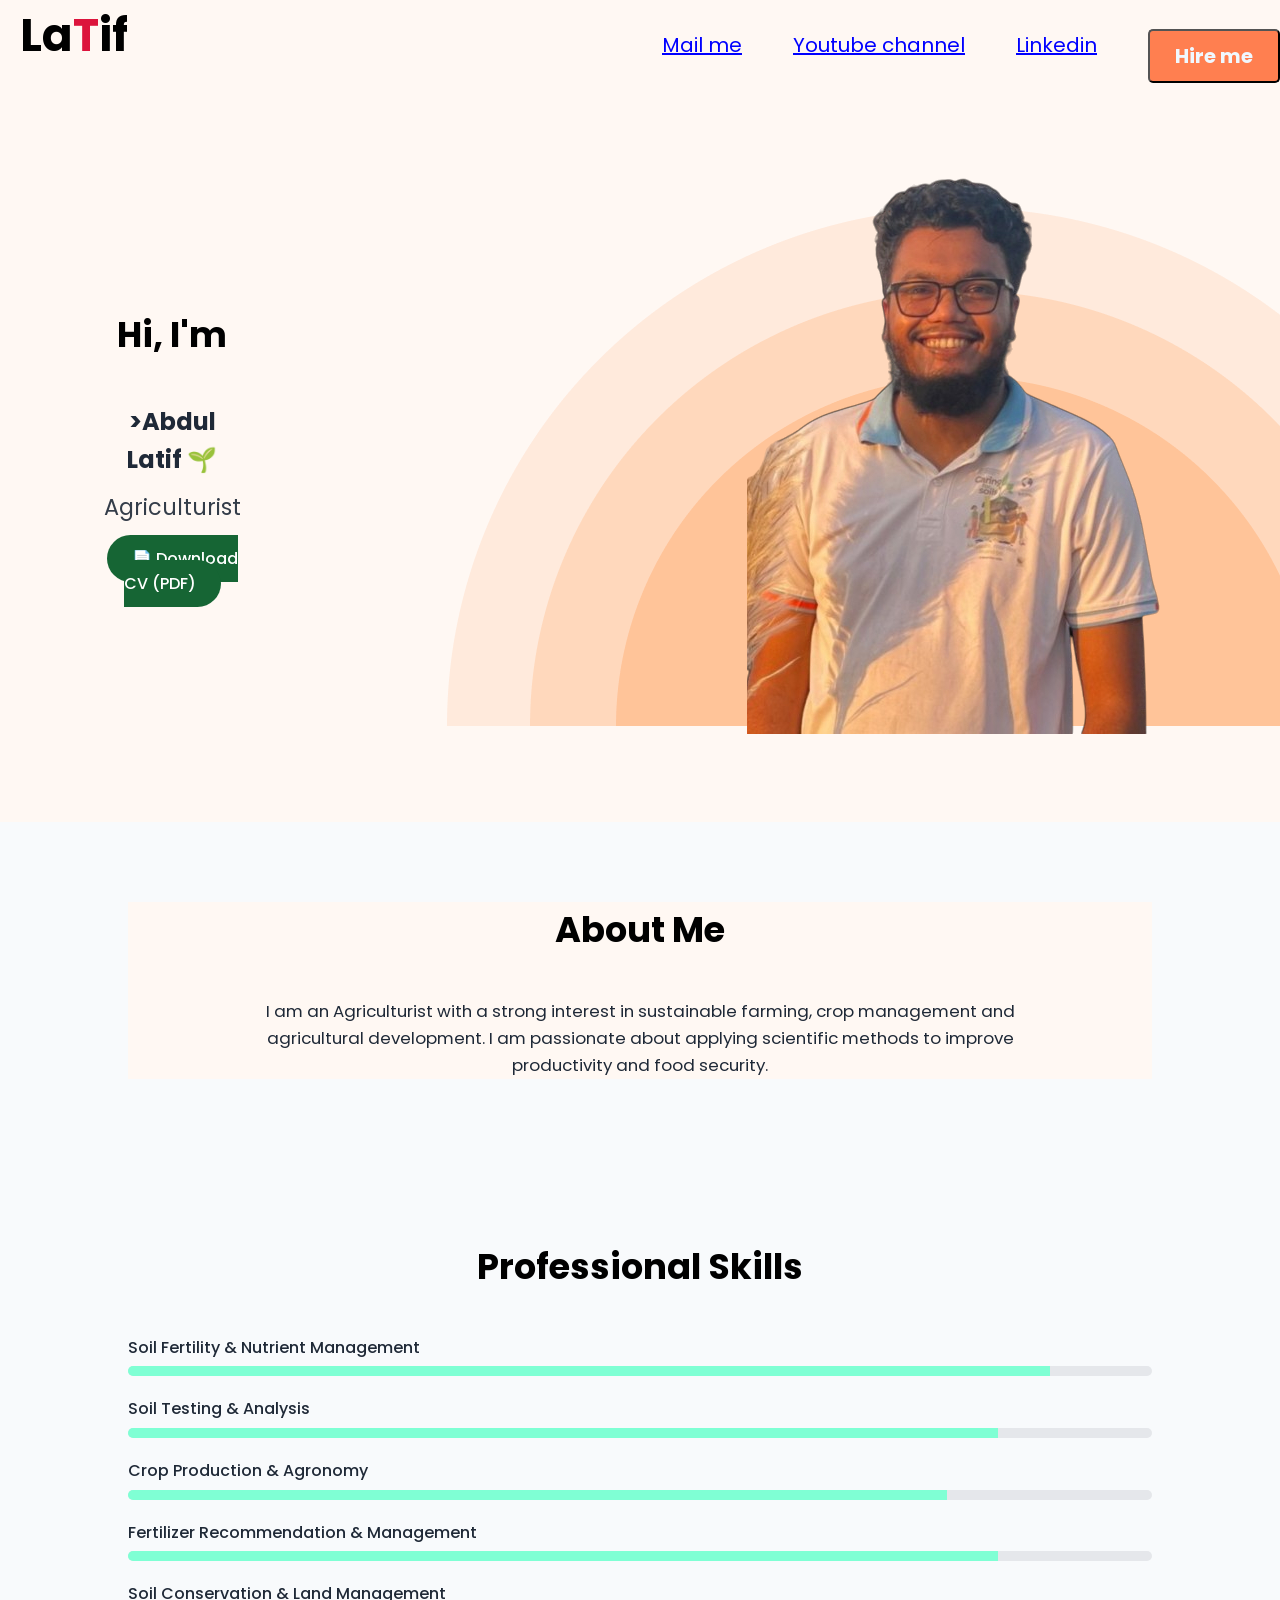
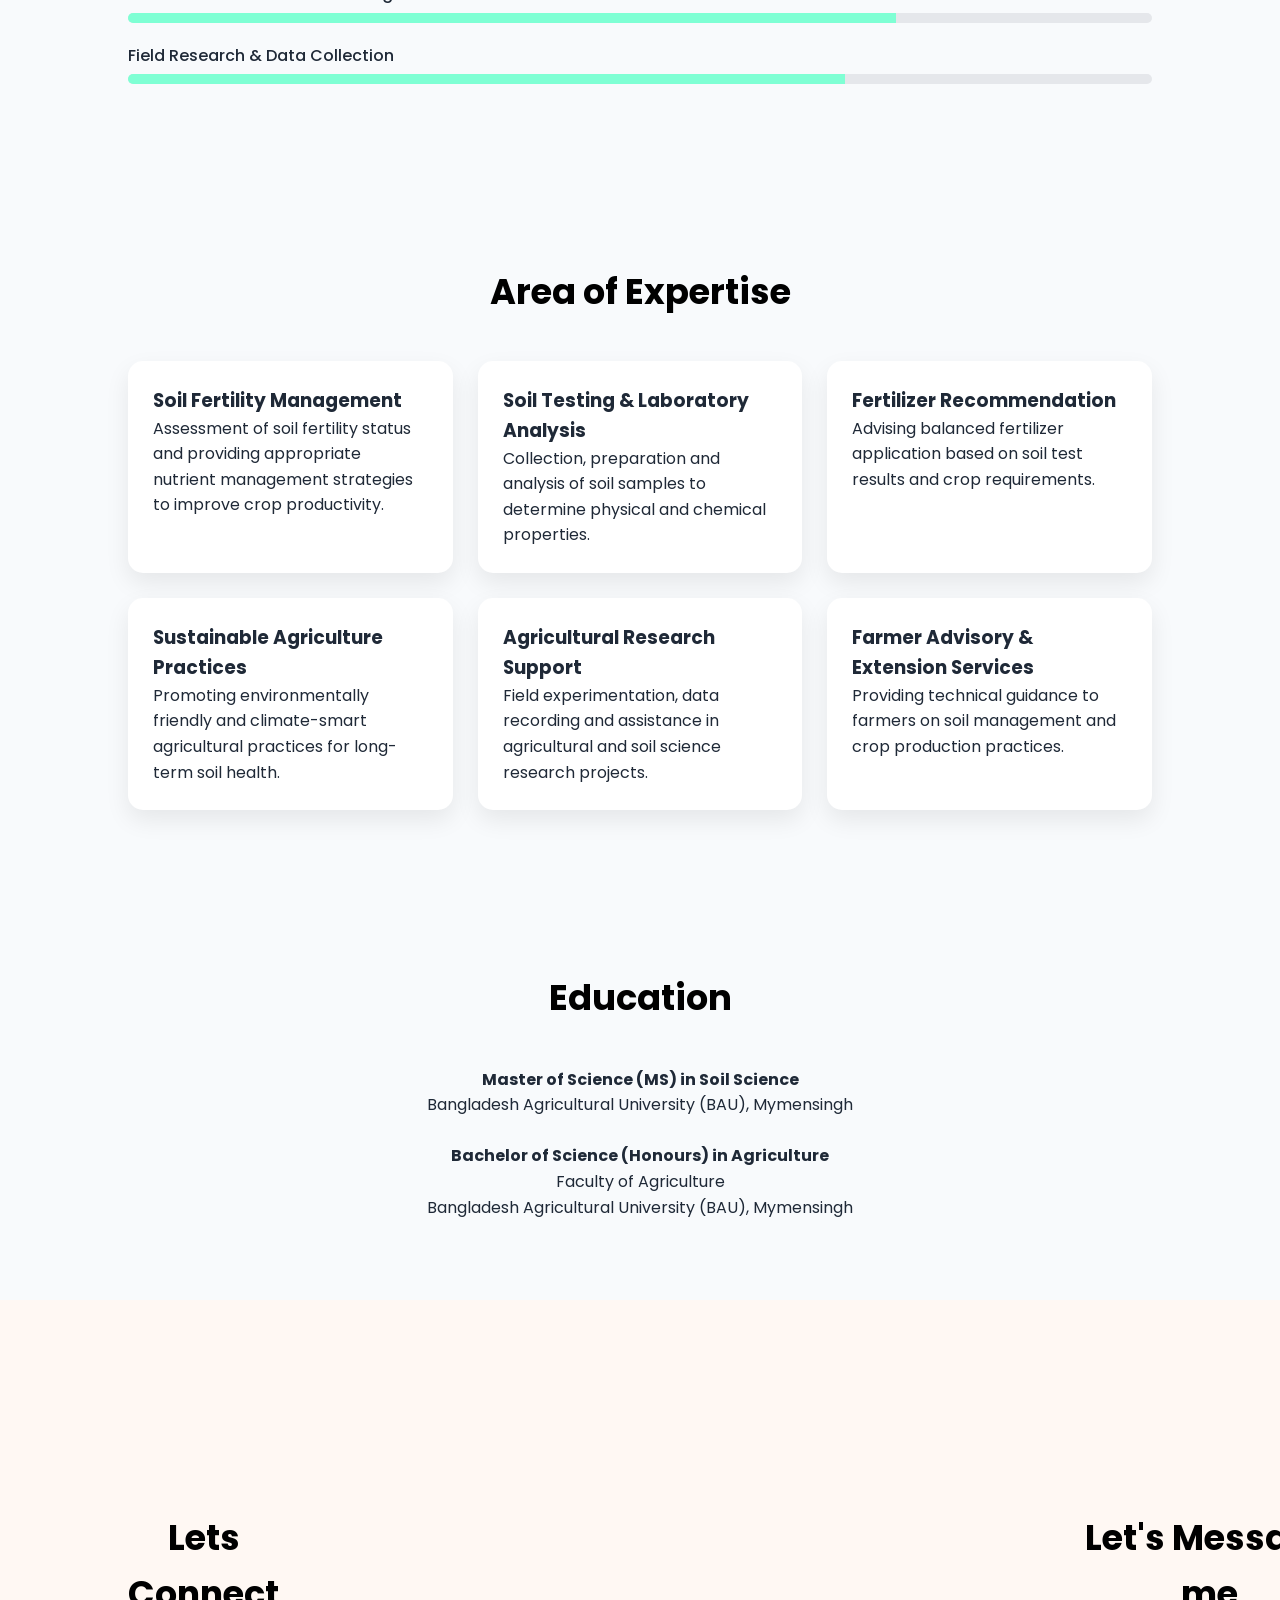
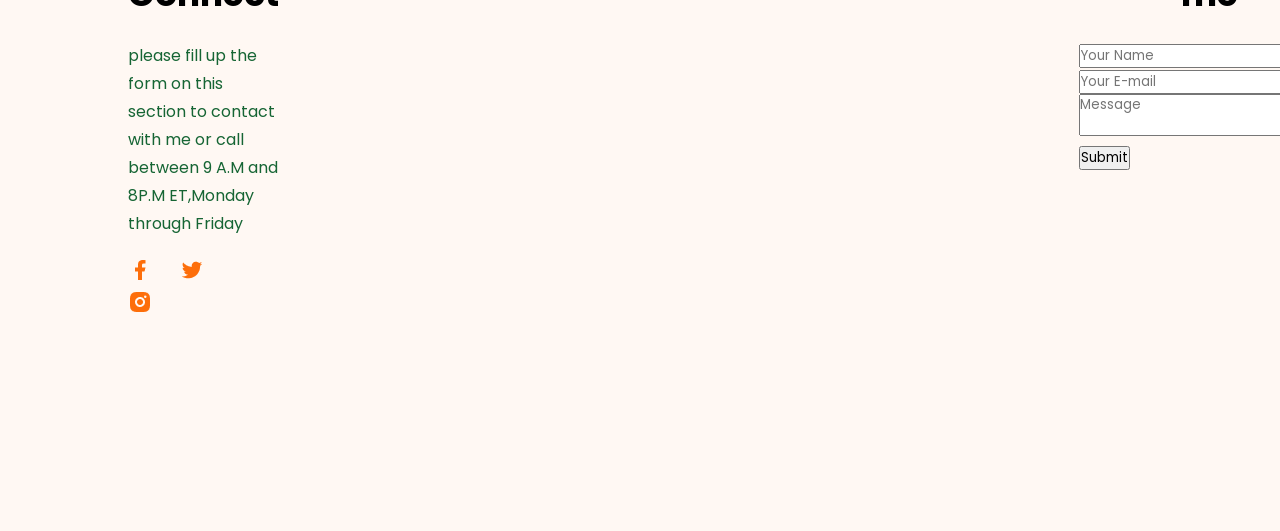
==== index.html @ 35a1d3fc "again" ====
<!DOCTYPE html>
<html lang="en">
<head>
  <meta charset="UTF-8" />
  <meta name="viewport" content="width=device-width, initial-scale=1.0"/>
  <title>Your Name | Agriculturist</title>

  <!-- Google Font -->
   <link href="https://fonts.googleapis.com/css2?family=Open+Sans:ital,wght@0,300..800;1,300..800&display=swap" rel="stylesheet">
   <link rel="stylesheet" href="lati.css">
  <link href="https://fonts.googleapis.com/css2?family=Poppins:wght@300;400;600;700&display=swap" rel="stylesheet">

  <style>
    
    * {
      margin: 0;
      padding: 0;
      box-sizing: border-box;
      font-family: 'Poppins', sans-serif;
    }

    body {
      background: #f8fafc;
      color: #1f2937;
      line-height: 1.6;
    }

    section {
      padding: 80px 10%;
    }

    h2 {
      font-size: 2.2rem;
      margin-bottom: 40px;
      text-align: center;
      color: black;
    }

    /* HERO */
    .hero {
      
      
      display: flex;
      align-items: center;
      justify-content: center;
      text-align: center;
      background-color:#FFF8F3;
    background:url("header_bg.png"),#FFF8F3;
    background-repeat: no-repeat;
background-position: right;
    padding-top: 50px;
    gap: 500px
    ;
    }

    .hero hero-content{
      max-width: 585px;
    }
.hero hero-content h2{
  font-size: 45px;
  font-weight:600px;

}
    .hero hero-content h1 {
      font-size: 800px;
      font-weight: bold;
      margin-bottom: 20px;
    }

    .typing {
      font-size: 1.4rem;
      margin-top: 10px;
      margin-bottom: 20px;
      opacity: 0.9;
    }
    .hero-image img{
      max-width: 580
      px;

      

    }

    /* ABOUT */
    .about p {
      max-width: 750px;
      margin: auto;
      text-align: center;
      font-size: 1.05rem;
    }
    .about-container{
      background-color: #FFF8F3;
      
    }
    .about-heading{

    }

    /* SKILLS */
    .skills .skill {
      margin-bottom: 20px;
    }

    .skills span {
      display: block;
      margin-bottom: 6px;
      font-weight: 500;
    }

    .bar {
      background: #e5e7eb;
      border-radius: 20px;
      overflow: hidden;
    }

    .bar div {
      height: 10px;
      background-color: aquamarine;
    }

    /* SERVICES */
    .services {
      display: grid;
      grid-template-columns: repeat(auto-fit, minmax(250px, 1fr));
      gap: 25px;
    }

    .card {
      background: white;
      padding: 25px;
      border-radius: 15px;
      box-shadow: 0 10px 25px rgba(0,0,0,0.08);
      transition: 0.3s;
    }

    .card:hover {
      transform: translateY(-8px);
    }

    /* EDUCATION */
    .edu {
      text-align: center;
    }

    @media(max-width:768px){
      section {
        padding: 60px 6%;
      }

      
    
  </style>
</head>
<body class="font-open-sans">

  <!-- HERO -->
  
    <nav>
      <div class="logo">
        <h2>  La<span class="color-orange">T</span>if</h2>
      </div>
      
      <ul class="menu">
        <li><a href="https://mail.google.com/mail/?view=cm&to=latif.1902197@bau.edu.bd&su=Subject&body=Hello%20Latif">Mail me</a></li>
        <li><a href="https://www.youtube.com/@mrdepressed3124">Youtube channel</a></li>
        <li><a href="https://www.linkedin.com/in/abdul-latif-55a8a930a?utm_source=share&utm_campaign=share_via&utm_content=profile&utm_medium=ios_app">Linkedin</a></li>
        <button class="btn">Hire me</button >
      </ul>
    </nav>
    <section class="hero">
    <div class="hero-content">
      <h2>Hi, I'm </h2>
      <h1>>Abdul Latif 🌱</h1>
      <div class="typing" id="typing"></div>
   
   <div>
    <a href="latifCV.pdf" download
       style="
         background:#166534;
         color:white;
         padding:12px 25px;
         border-radius:30px;
         text-decoration:none;
         font-weight:500;
       ">
      📄 Download CV (PDF)
      </a>
   </div>   
    
    </div>
    <div class="hero-image">
    <img src="latifphoto.png" alt="">
  </div> 
  </section>

  <!-- ABOUT -->
  <section class="about">
    <div class="about-container">
      <div class="about-heading">
        <h2>About Me</h2>
        </div>
      
    <p>
      I am an Agriculturist with a strong interest in sustainable farming,
      crop management and agricultural development. I am passionate about
      applying scientific methods to improve productivity and food security.
    </p>
    </div>
    
  </section>

  <!-- SKILLS -->
  <section class="skills">
  <h2>Professional Skills</h2>

  <div class="skill">
    <span>Soil Fertility & Nutrient Management</span>
    <div class="bar"><div style="width:90%"></div></div>
  </div>

  <div class="skill">
    <span>Soil Testing & Analysis</span>
    <div class="bar"><div style="width:85%"></div></div>
  </div>

  <div class="skill">
    <span>Crop Production & Agronomy</span>
    <div class="bar"><div style="width:80%"></div></div>
  </div>

  <div class="skill">
    <span>Fertilizer Recommendation & Management</span>
    <div class="bar"><div style="width:85%"></div></div>
  </div>

  <div class="skill">
    <span>Soil Conservation & Land Management</span>
    <div class="bar"><div style="width:75%"></div></div>
  </div>

  <div class="skill">
    <span>Field Research & Data Collection</span>
    <div class="bar"><div style="width:70%"></div></div>
  </div>
</section>


  <!-- SERVICES -->
  <section>
  <h2>Area of Expertise</h2>

  <div class="services">
    <div class="card">
      <h3>Soil Fertility Management</h3>
      <p>
        Assessment of soil fertility status and providing appropriate nutrient
        management strategies to improve crop productivity.
      </p>
    </div>

    <div class="card">
      <h3>Soil Testing & Laboratory Analysis</h3>
      <p>
        Collection, preparation and analysis of soil samples to determine
        physical and chemical properties.
      </p>
    </div>

    <div class="card">
      <h3>Fertilizer Recommendation</h3>
      <p>
        Advising balanced fertilizer application based on soil test results
        and crop requirements.
      </p>
    </div>

    <div class="card">
      <h3>Sustainable Agriculture Practices</h3>
      <p>
        Promoting environmentally friendly and climate-smart agricultural
        practices for long-term soil health.
      </p>
    </div>

    <div class="card">
      <h3>Agricultural Research Support</h3>
      <p>
        Field experimentation, data recording and assistance in agricultural
        and soil science research projects.
      </p>
    </div>

    <div class="card">
      <h3>Farmer Advisory & Extension Services</h3>
      <p>
        Providing technical guidance to farmers on soil management and crop
        production practices.
      </p>
    </div>
  </div>
</section>


  <!-- EDUCATION -->
  <section class="edu">
  <h2>Education</h2>

  <p>
    <strong>Master of Science (MS) in Soil Science</strong><br>
    Bangladesh Agricultural University (BAU), Mymensingh<br><br>

    <strong>Bachelor of Science (Honours) in Agriculture</strong><br>
    Faculty of Agriculture<br>
    Bangladesh Agricultural University (BAU), Mymensingh
  </p>
</section>






  <footer>
    <section class="footer-container">
      <div class="social">
        <h2>Lets Connect</h2>
        <p>please fill up the form on this section to contact with me or call between 9 A.M and 8P.M ET,Monday through Friday</p>
        <div class="icons">
          <a href=""><img src="icons/facebook.png" alt=""></a>
          <a href=""><img src="icons/twitter.png" alt=""></a>
          <a href=""><img src="icons/insta.png" alt=""></a>
          </div>
        </div>

        <form class="form">
          <h2>Let's Message me</h2>
          <div>
            <input type="text" name="" id="" placeholder="Your Name"></div>
              <div>
            <input type="text" name="" id="" placeholder="Your E-mail"></div>
              <div>
                <textarea name="" id="" placeholder="Message"></textarea>
            </div>
            <input type="submit" value="Submit">

          </form>
      </section>
  </footer>

  <script>
    const texts = [
      "Agriculturist",
      "Sustainable Farming Advocate",
      "Crop Management Specialist",
      "Agricultural Research Enthusiast"
    ];

    let count = 0;
    let index = 0;
    let currentText = "";
    let letter = "";

    function type() {
      if (count === texts.length) {
        count = 0;
      }
      currentText = texts[count];
      letter = currentText.slice(0, ++index);

      document.getElementById("typing").textContent = letter;

      if (letter.length === currentText.length) {
        setTimeout(() => {
          index = 0;
          count++;
        }, 1500);
      }
      setTimeout(type, 120);
    }

    type();
  </script>

</body>
</html>
---- lati.css ----
.font-open-sans
{
    font-family: "Open Sans",sans-serif;
    font-optical-sizing: auto;
}
.logo{
    margin-left: 20px;
}
.logo h2{
    font-size: 45px;
    font-weight: 900px;
}
.color-orange{
    color: crimson;
}
.btn{
    background-color: coral;
    border-radius: 5px;
    padding: 10px 25px;
    font-size: 20px;
    font-weight: bold;
    color: aliceblue;

}

header{
    background-color:#FFF8F3;
    background:url("../images/header_bg.png"),#FFF8F3;
    background-position: bottom right;
    background-repeat: no-repeat;
    padding-top: 50px;
}
nav{
    background-color: #FFF8F3;
    
    margin: 0px auto;
    display: flex;
    justify-content: space-between;
    align-items: center;
}
nav .menu
{
   display: flex; 
   list-style-type: none;
   gap: 51px;
}
nav .menu a:hover,nav .menu button:hover{
    background-color: aqua;
    transform: scale(1.05);
}
nav .menu a{
    font-size: 20px;
    color: blue;
    b
}

    footer {
      
      padding: 130px 0;
      background: #FFF8F3;
      color: #166534;
      
    }
    footer .footer-container{
        width: 71%;
        max-width: 1140px;
        display: flex;
        gap: 800px;
    }
     .footer-container .social{
        max-width: 5000px;
     }
     .footer-container h2{
        font-size: 35px;
        margin-bottom: 20px;
     }
      .footer-container p{
        line-height:28px ;
        font-size: 16px;
        margin-bottom: 20px;

        
      }
      .footer-container .icons a
      {
        margin-right:24px ;
      }
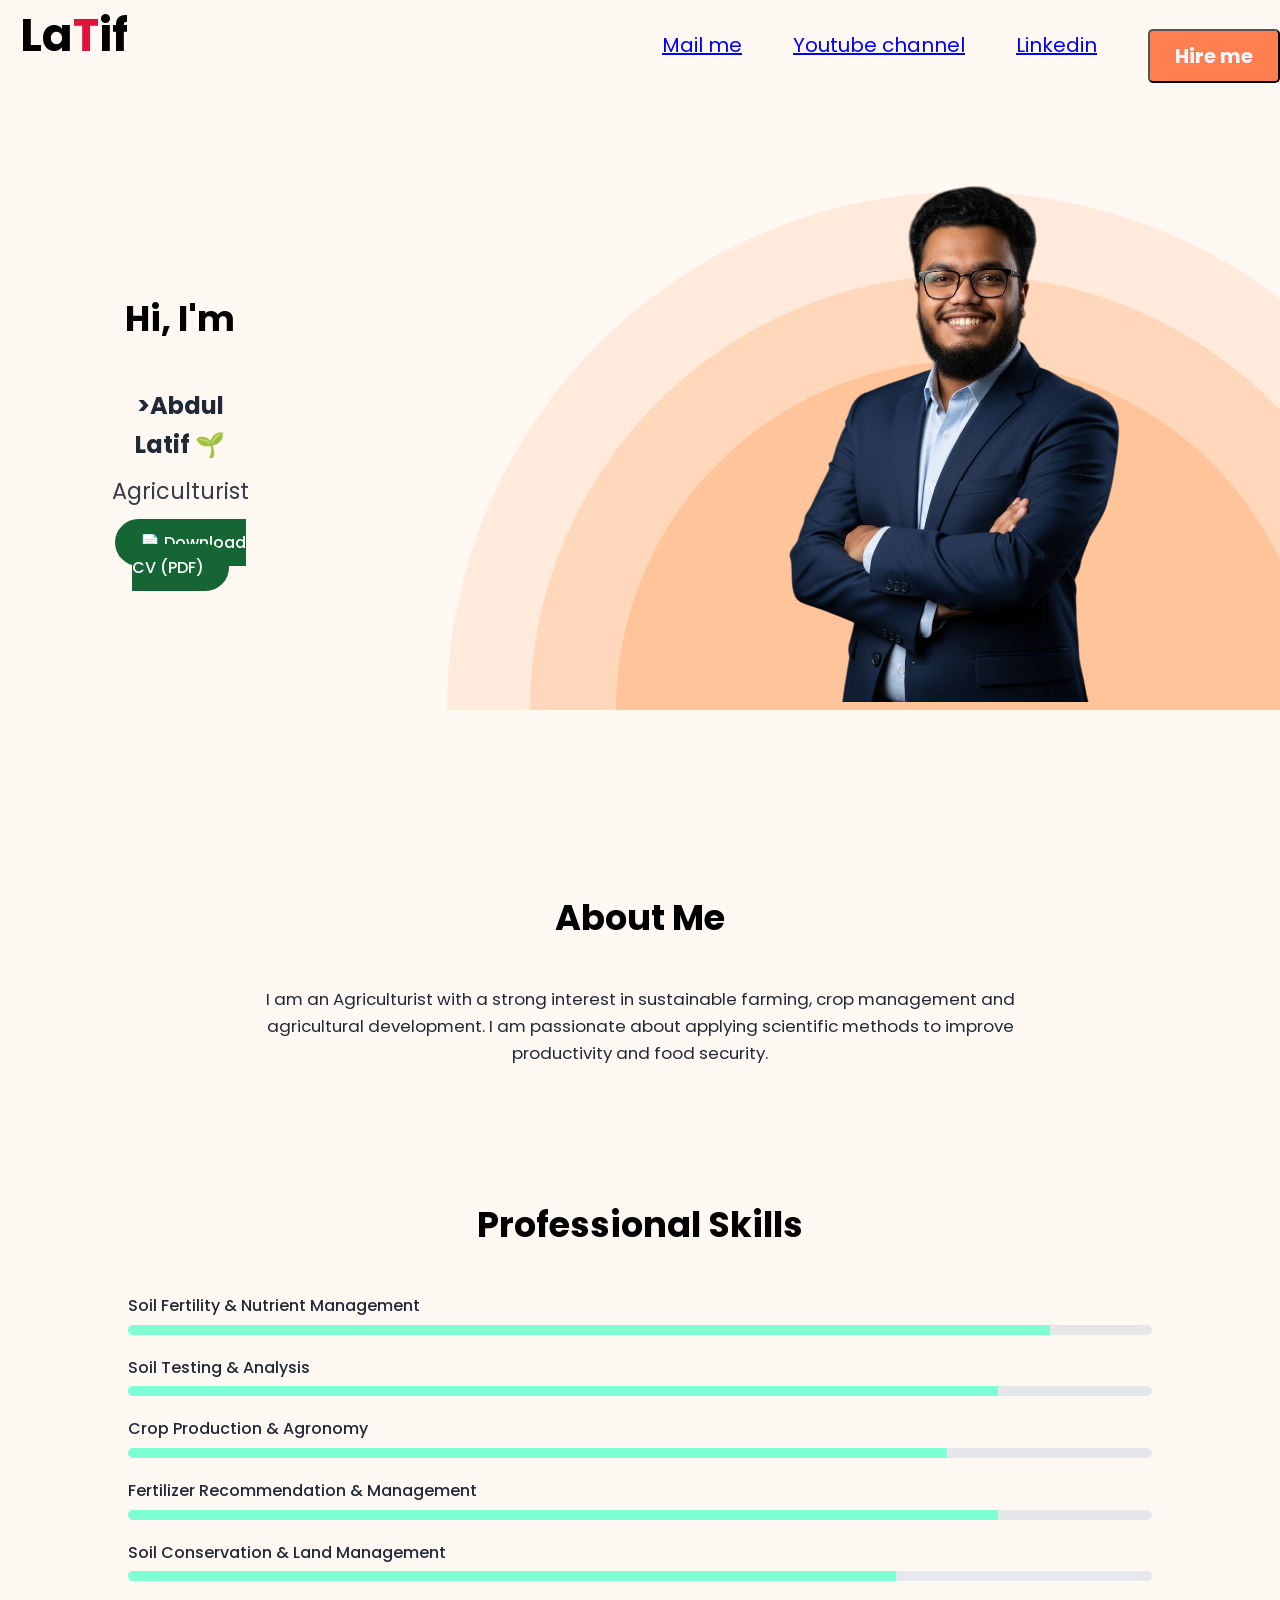
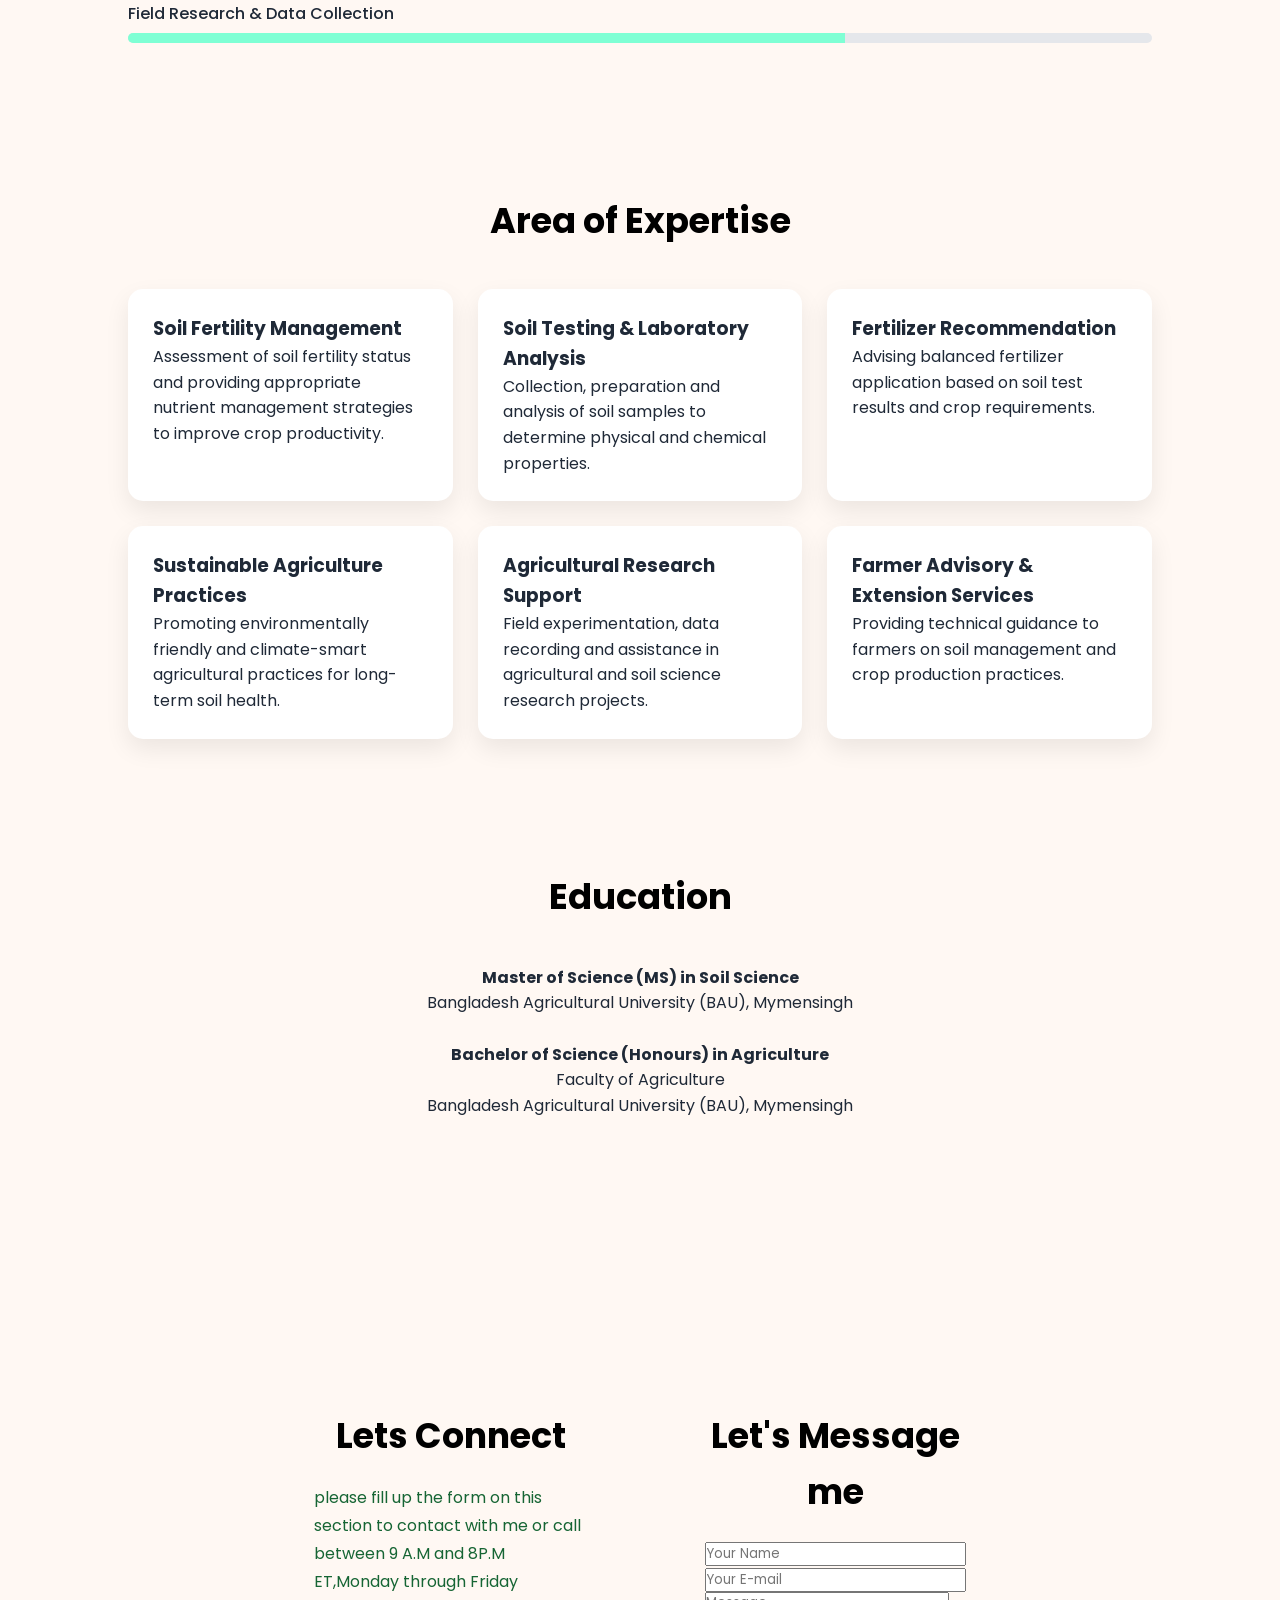
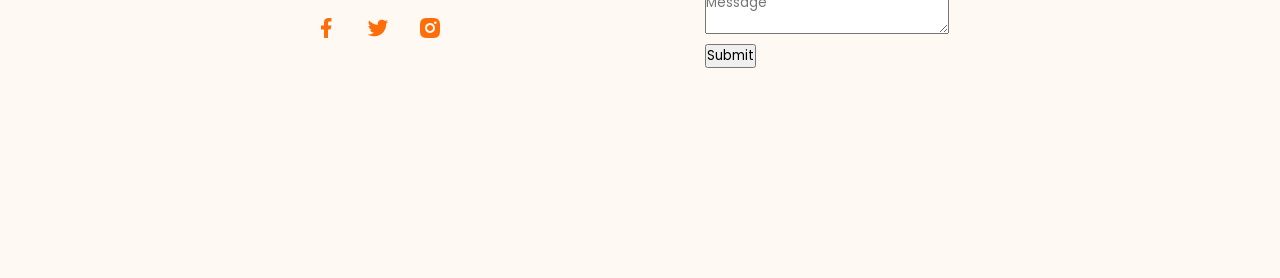
==== commit 74ddebec: "finally" ====
--- a/index.html
+++ b/index.html
@@ -74,22 +74,29 @@
       opacity: 0.9;
     }
     .hero-image img{
-      max-width: 580
-      px;
+      max-width: 420px;
+      
 
       
 
     }
 
     /* ABOUT */
+    .about{
+      background-color: #FFF8F3;
+      padding-top: 50px;
+      
+    }
     .about p {
       max-width: 750px;
-      margin: auto;
+      margin: 0 auto;
       text-align: center;
       font-size: 1.05rem;
     }
     .about-container{
       background-color: #FFF8F3;
+      padding-top: 50px;
+      
       
     }
     .about-heading{
@@ -97,6 +104,11 @@
     }
 
     /* SKILLS */
+    .skills{
+background-color: #FFF8F3;
+      padding-top: 50px;
+      
+    }
     .skills .skill {
       margin-bottom: 20px;
     }
@@ -119,6 +131,11 @@
     }
 
     /* SERVICES */
+    .expertise{
+      background-color: #FFF8F3;
+      padding-top: 50px;
+      
+    }
     .services {
       display: grid;
       grid-template-columns: repeat(auto-fit, minmax(250px, 1fr));
@@ -139,6 +156,9 @@
 
     /* EDUCATION */
     .edu {
+      background-color: #FFF8F3;
+      padding-top: 50px;
+    
       text-align: center;
     }
 
@@ -189,7 +209,7 @@
     
     </div>
     <div class="hero-image">
-    <img src="latifphoto.png" alt="">
+    <img src="latifnew.png" alt="">
   </div> 
   </section>
 
@@ -246,7 +266,7 @@
 
 
   <!-- SERVICES -->
-  <section>
+  <section class="expertise">
   <h2>Area of Expertise</h2>
 
   <div class="services">
--- a/lati.css
+++ b/lati.css
@@ -65,11 +65,12 @@
     footer .footer-container{
         width: 71%;
         max-width: 1140px;
+        margin: 0 auto;
         display: flex;
-        gap: 800px;
+        gap: 116px;
     }
      .footer-container .social{
-        max-width: 5000px;
+        max-width: 500px;
      }
      .footer-container h2{
         font-size: 35px;
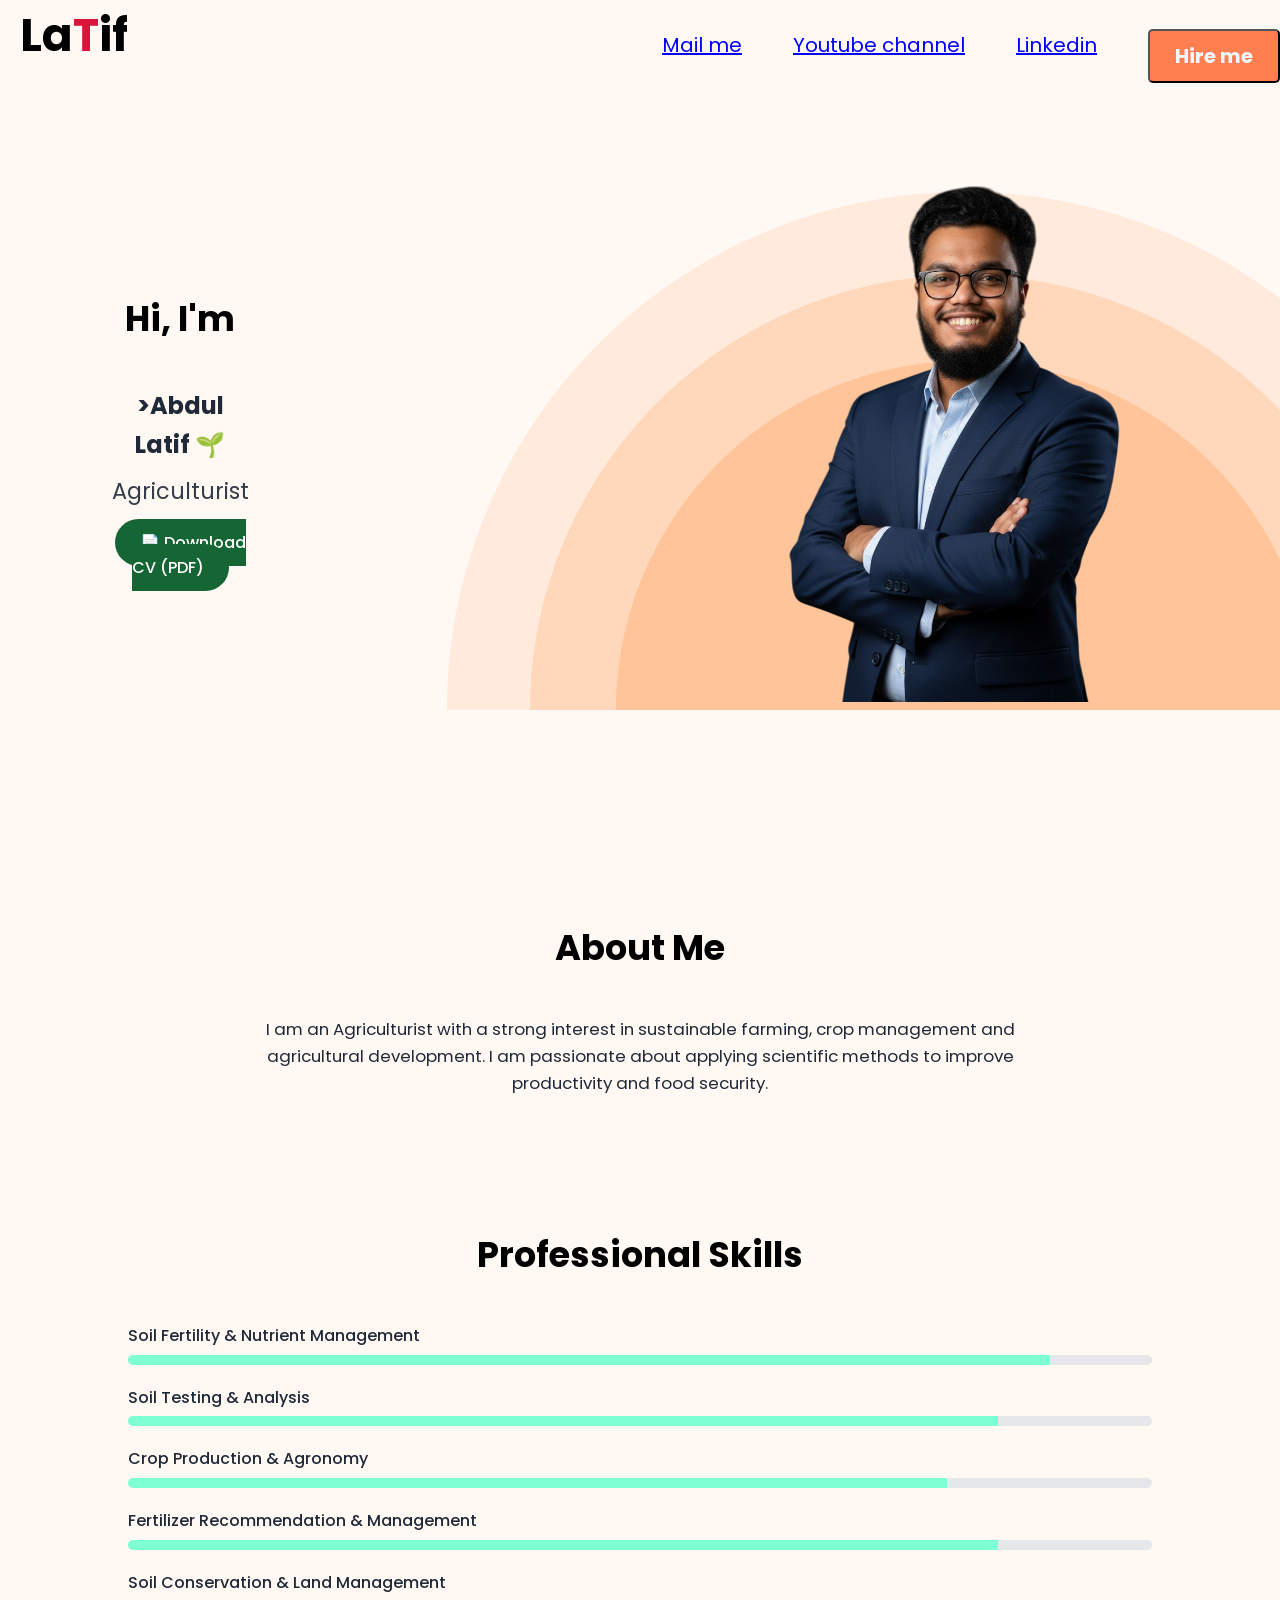
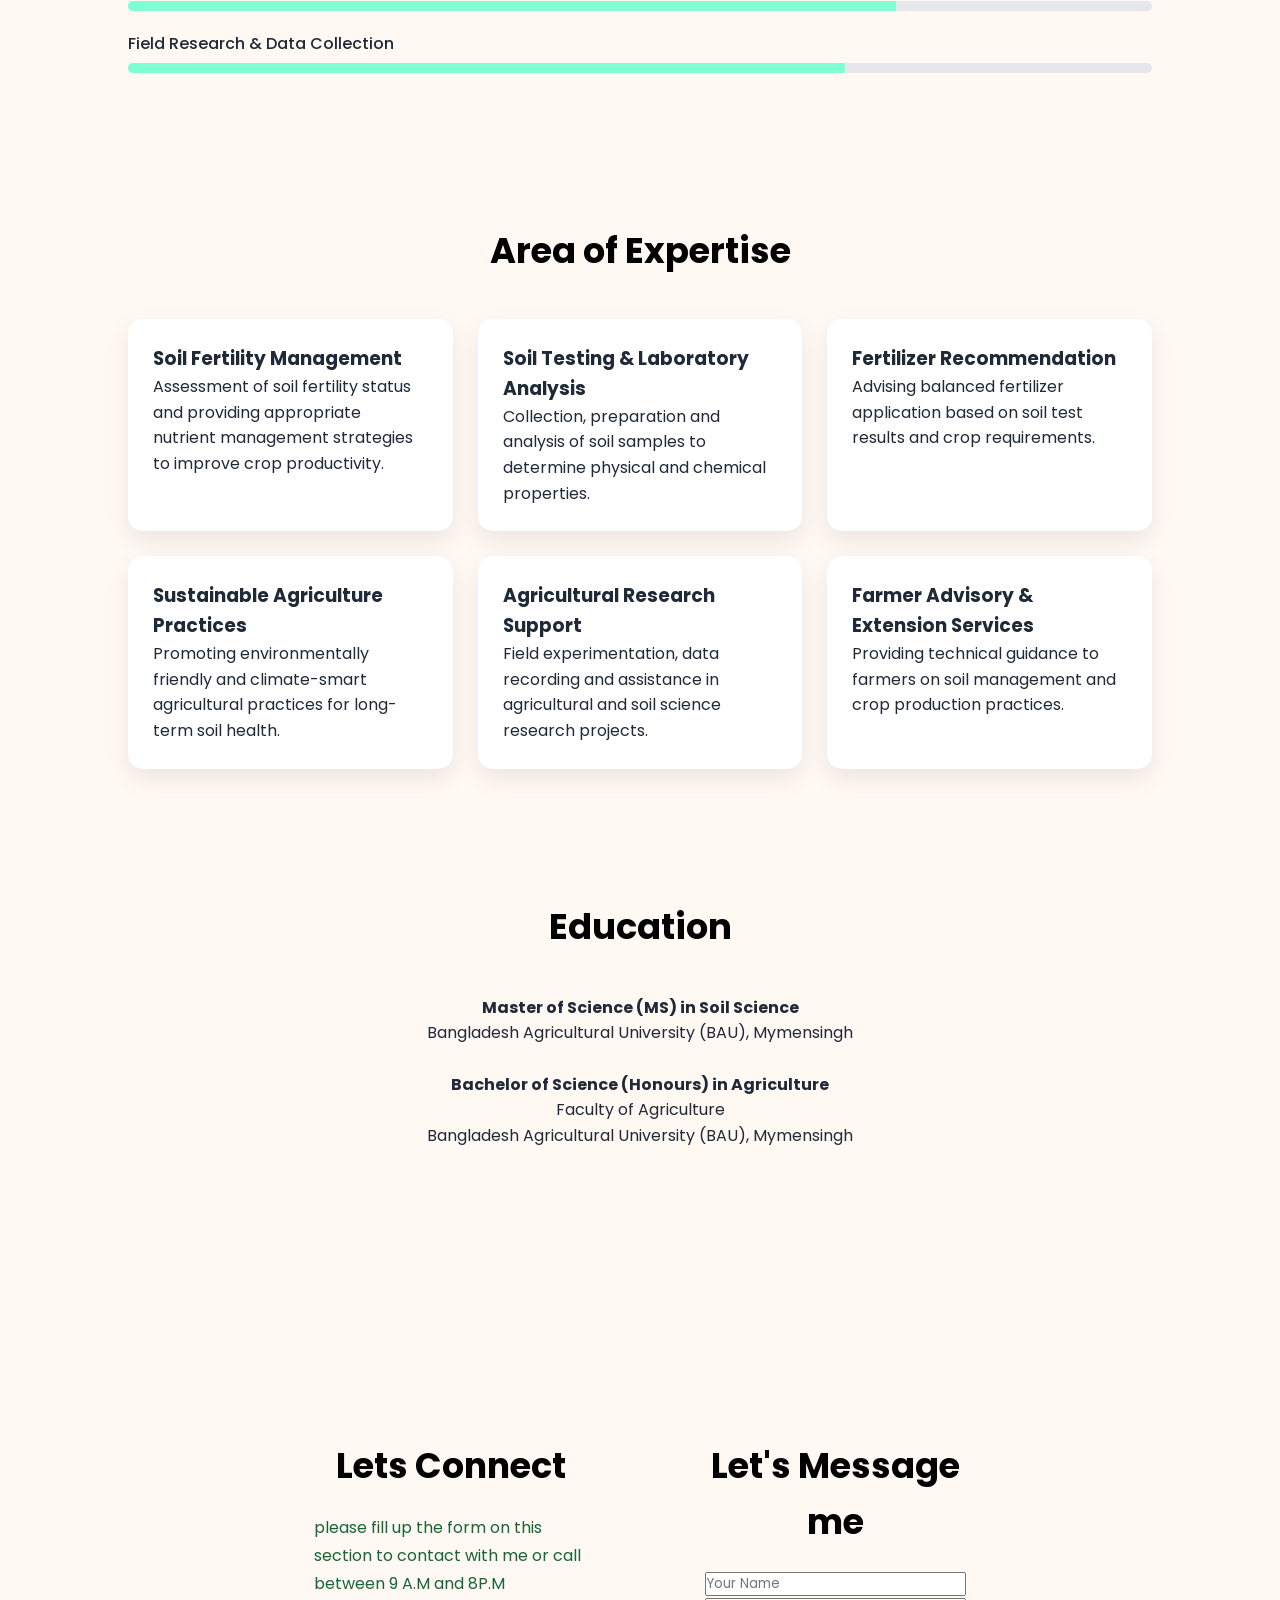
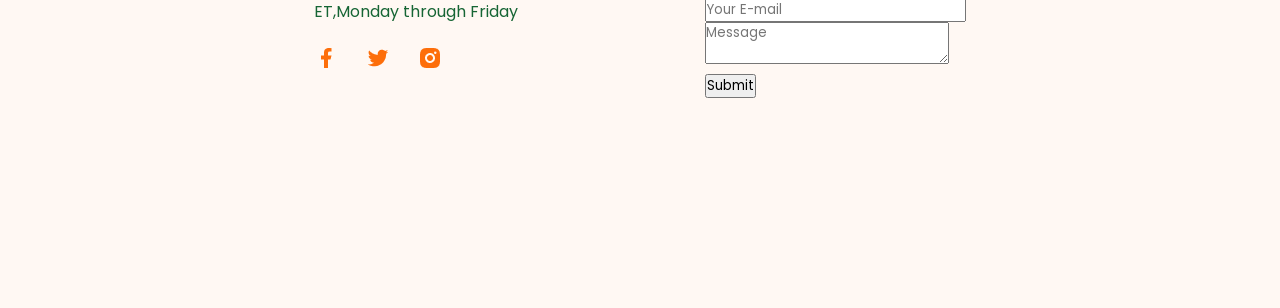
==== commit 97a6263b: "tired" ====
--- a/index.html
+++ b/index.html
@@ -20,7 +20,7 @@
     }
 
     body {
-      background: #f8fafc;
+      background: #FFF8F3;
       color: #1f2937;
       line-height: 1.6;
     }
@@ -82,11 +82,7 @@
     }
 
     /* ABOUT */
-    .about{
-      background-color: #FFF8F3;
-      padding-top: 50px;
-      
-    }
+    
     .about p {
       max-width: 750px;
       margin: 0 auto;
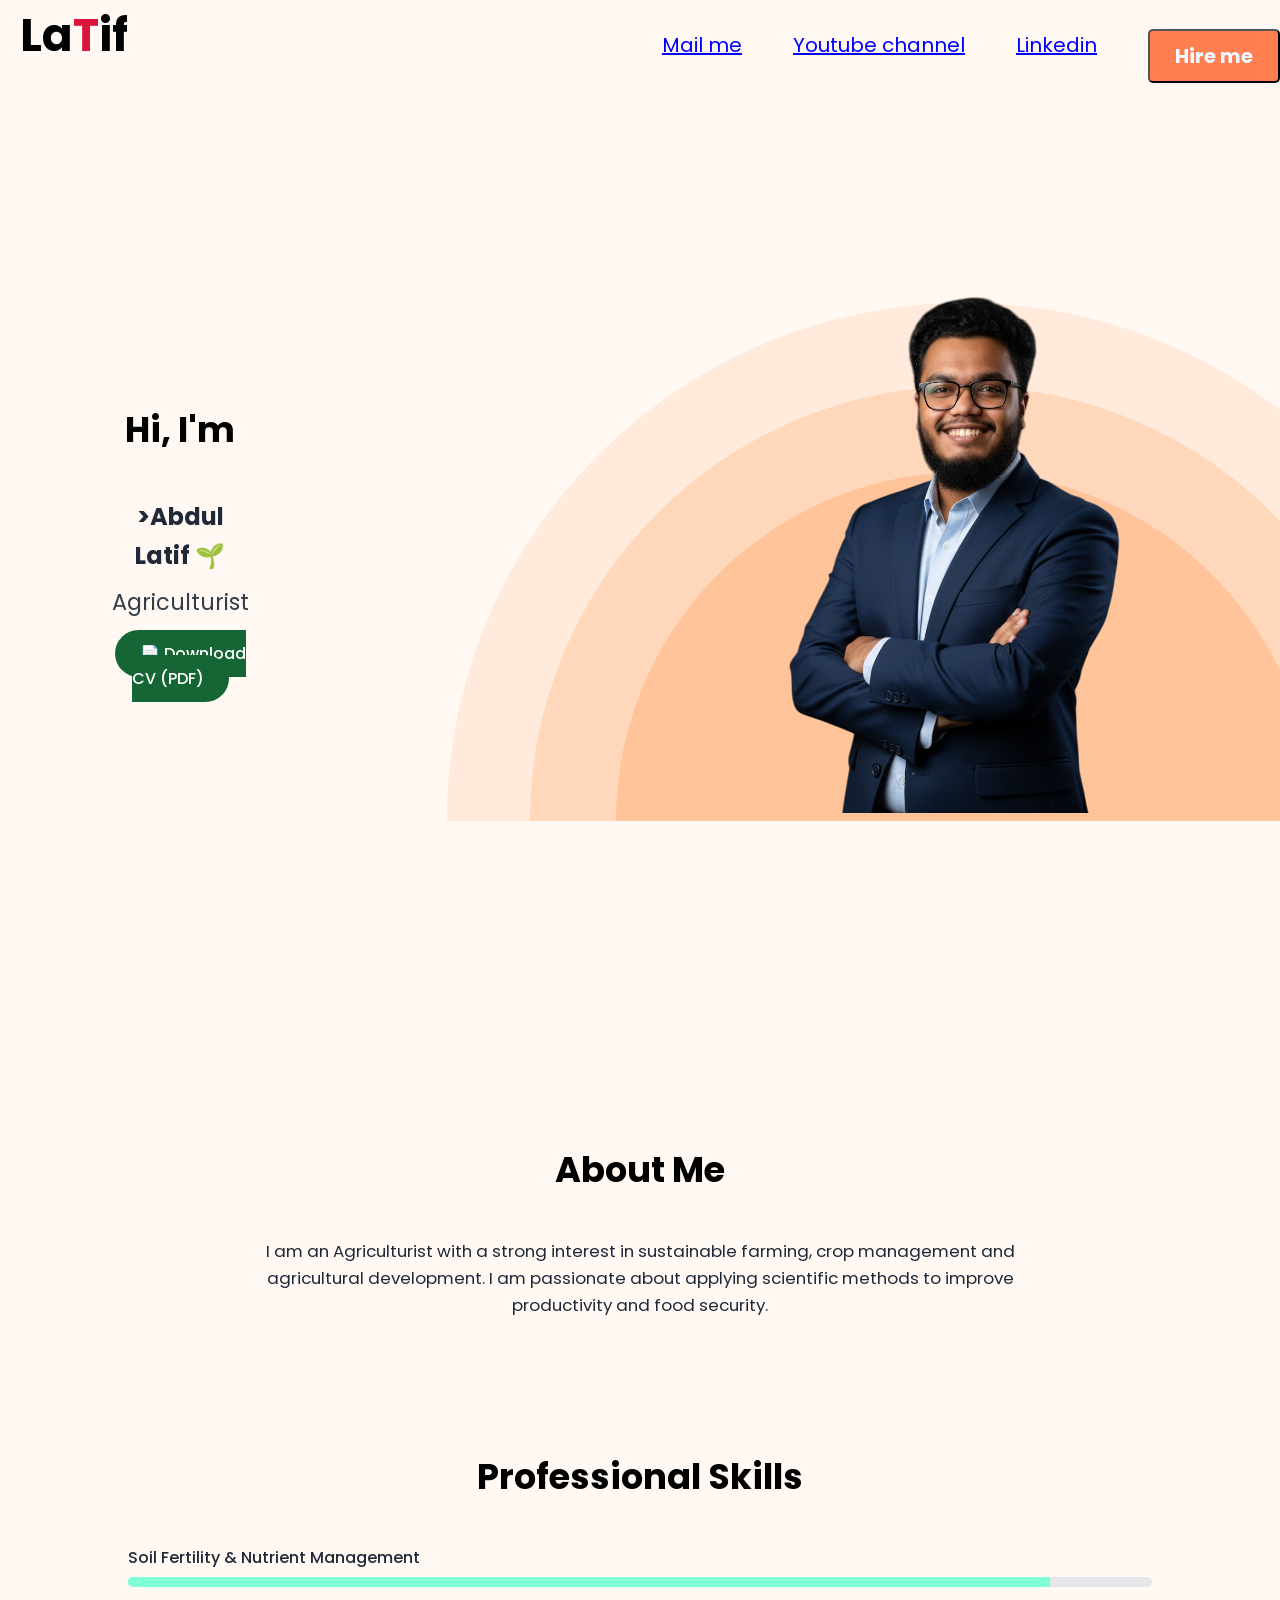
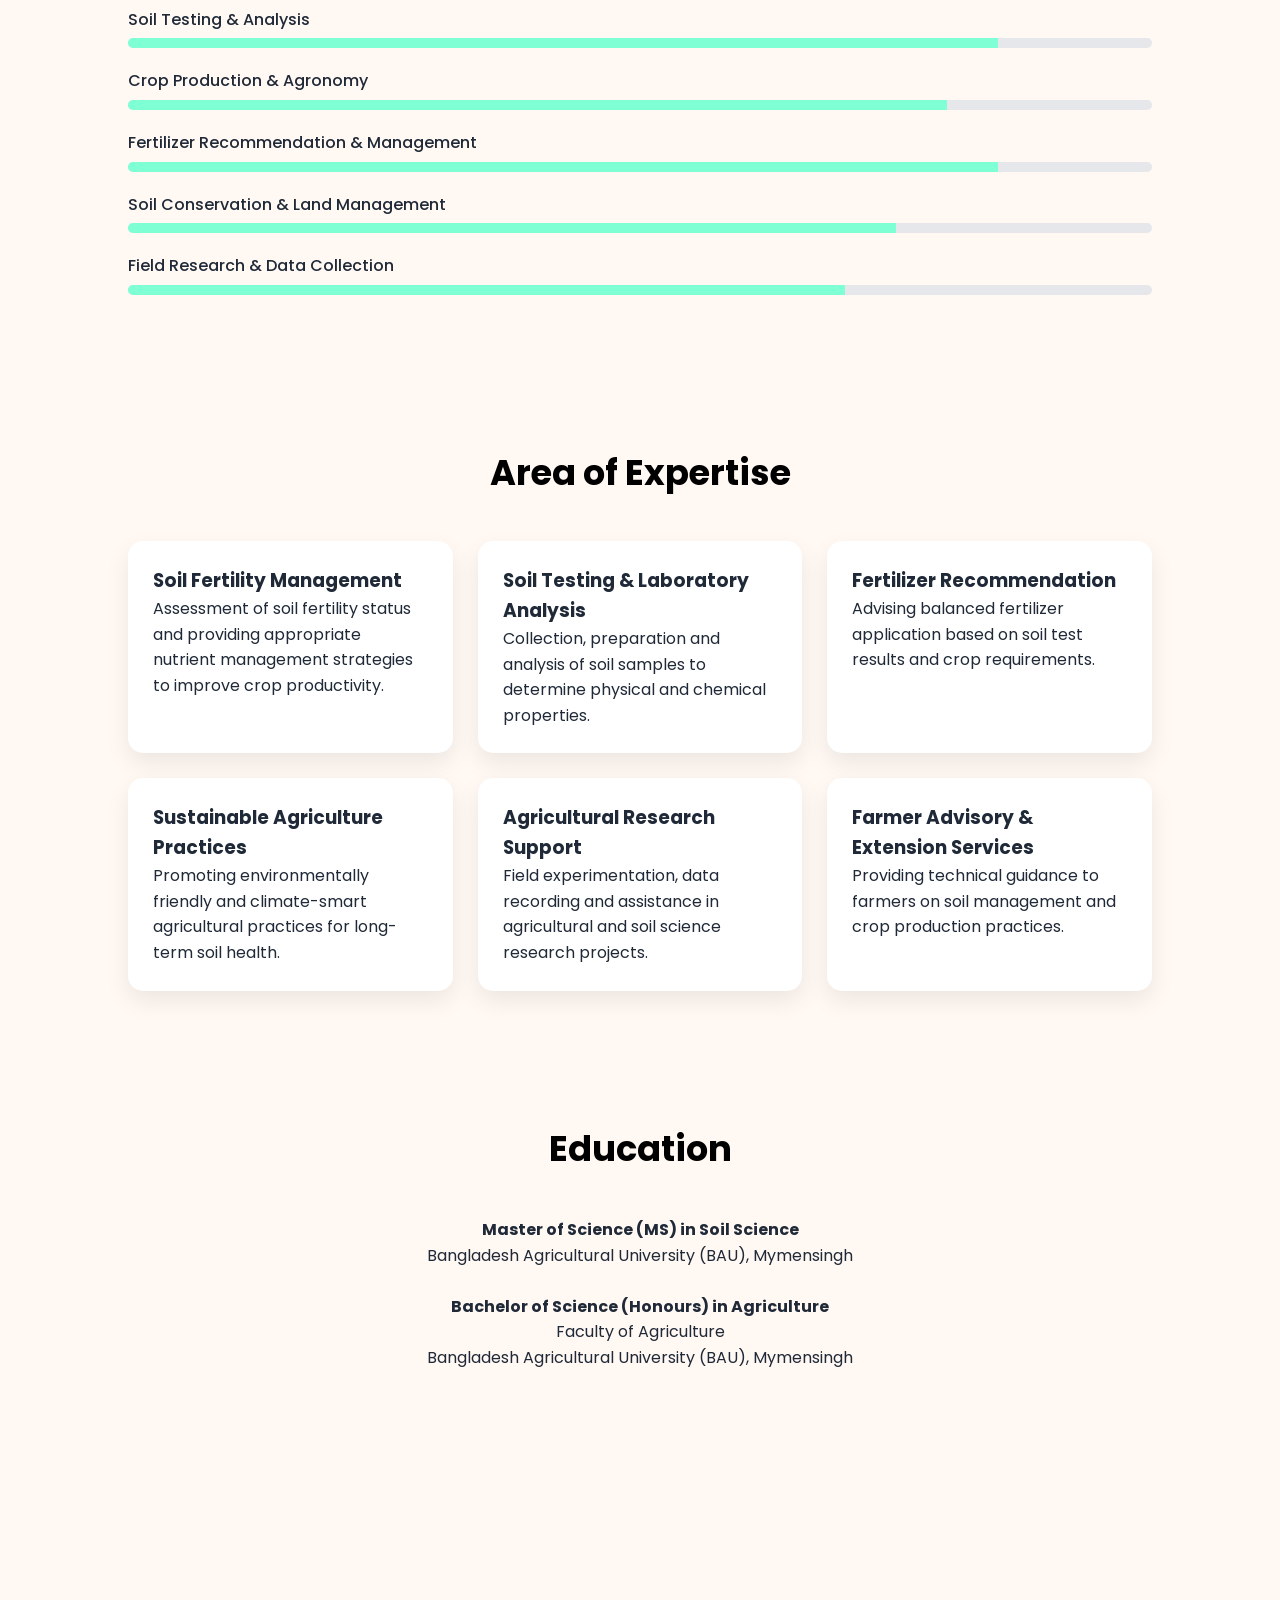
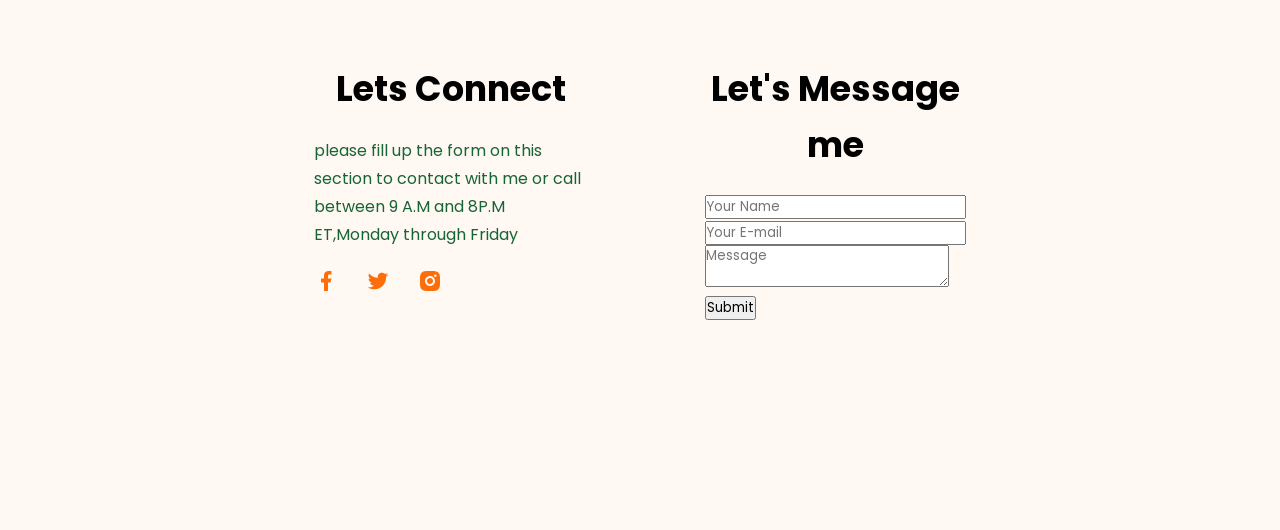
==== commit 885d959e: "h" ====
--- a/index.html
+++ b/index.html
@@ -39,7 +39,7 @@
     /* HERO */
     .hero {
       
-      
+      min-height: 100vh;
       display: flex;
       align-items: center;
       justify-content: center;
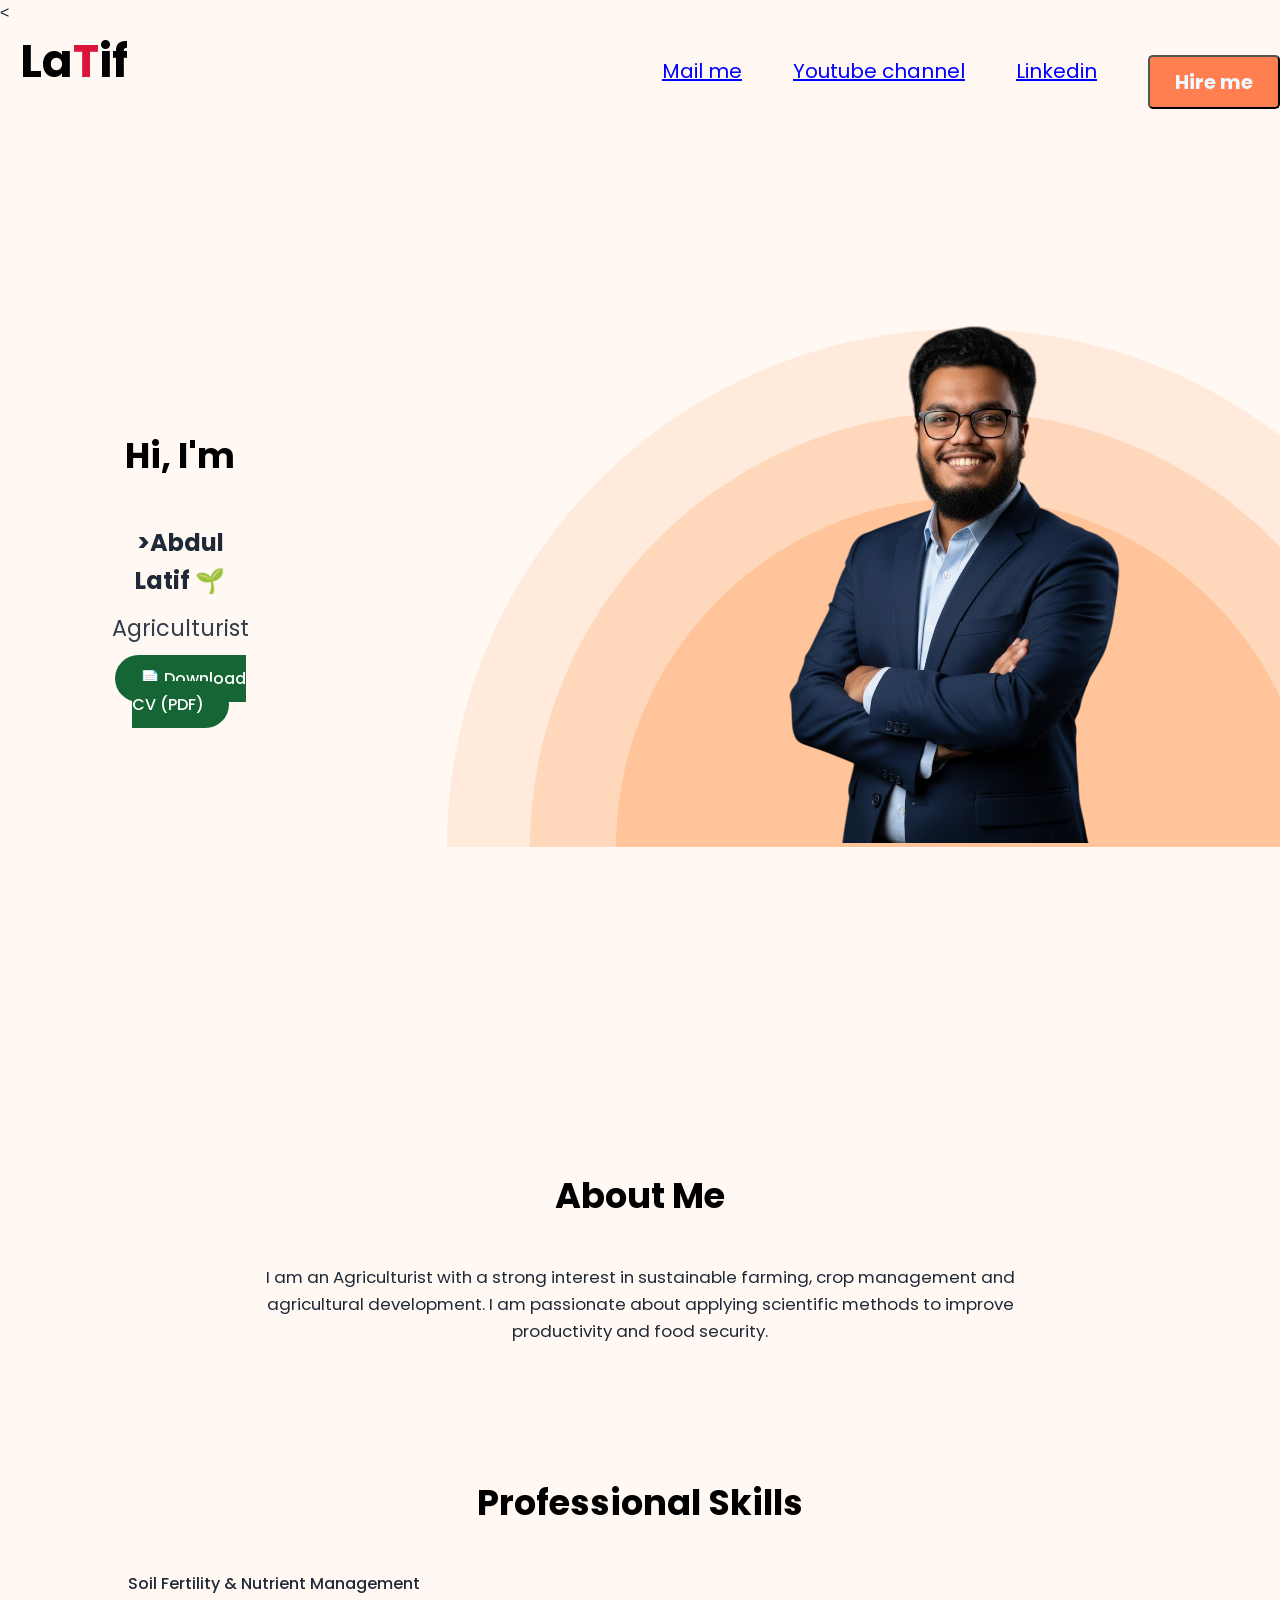
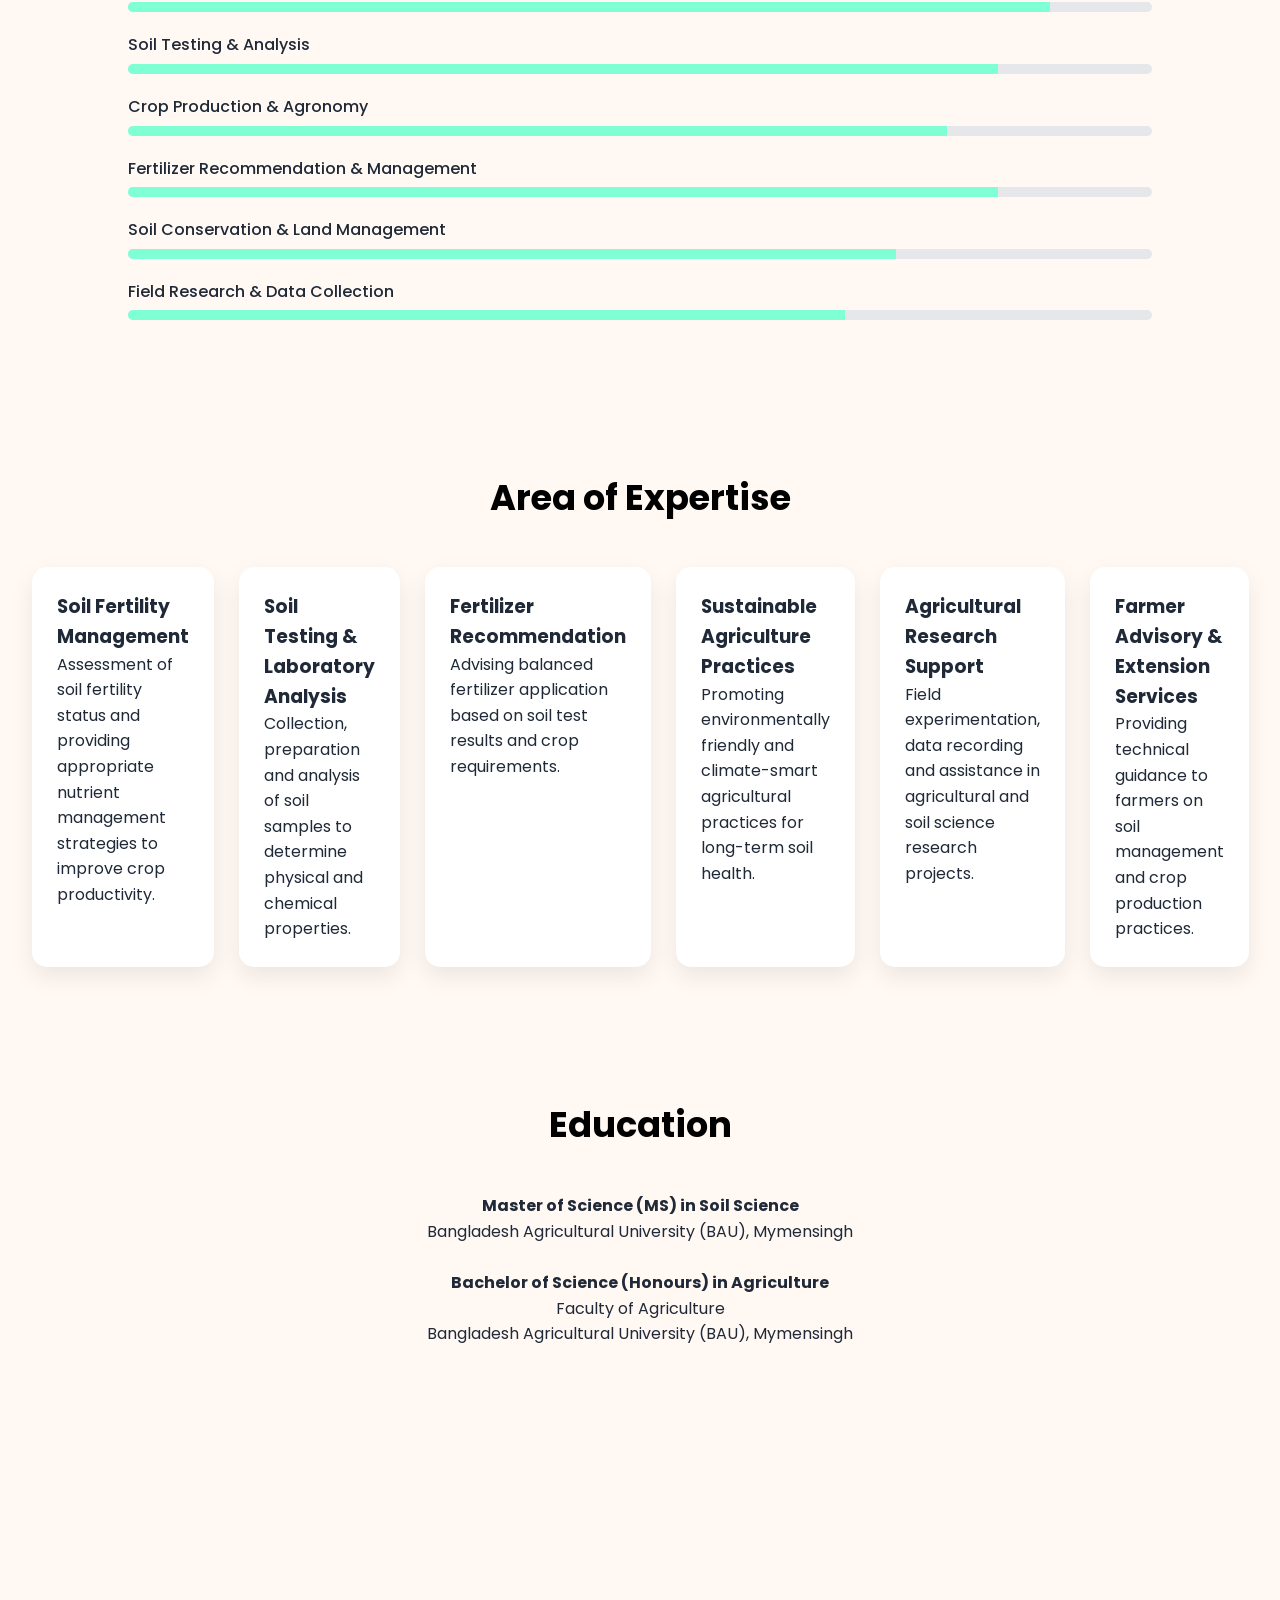
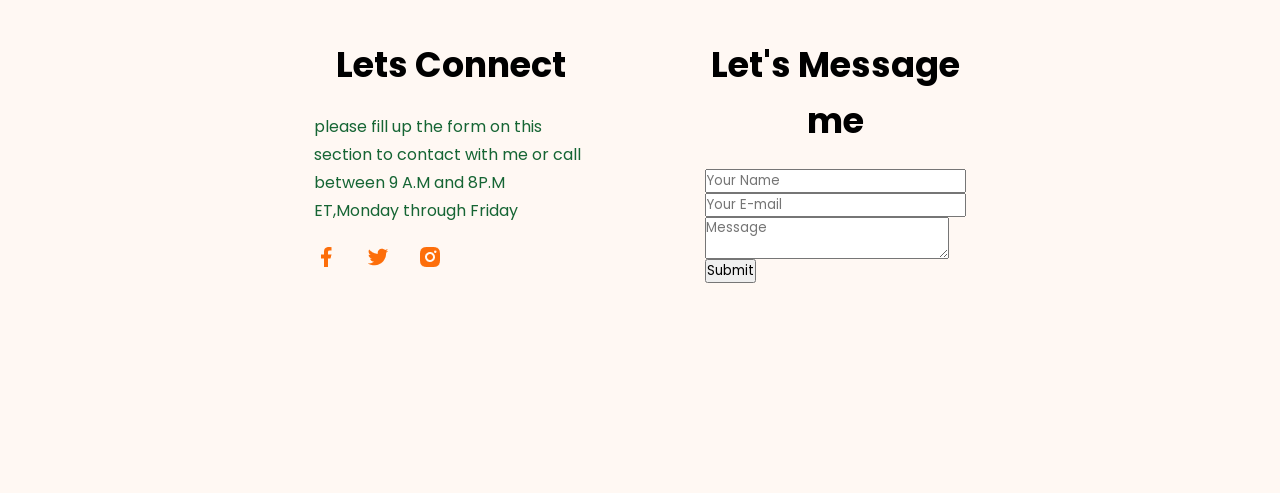
==== commit 875d05fd: "b" ====
--- a/index.html
+++ b/index.html
@@ -1,4 +1,4 @@
-<!DOCTYPE html>
+<<!DOCTYPE html>
 <html lang="en">
 <head>
   <meta charset="UTF-8" />
@@ -136,6 +136,8 @@
       display: grid;
       grid-template-columns: repeat(auto-fit, minmax(250px, 1fr));
       gap: 25px;
+      display: flex;
+justify-content: center;
     }
 
     .card {
@@ -157,6 +159,94 @@
     
       text-align: center;
     }
+.font-open-sans
+{
+    font-family: "Open Sans",sans-serif;
+    font-optical-sizing: auto;
+}
+.logo{
+    margin-left: 20px;
+}
+.logo h2{
+    font-size: 45px;
+    font-weight: 900px;
+}
+.color-orange{
+    color: crimson;
+}
+.btn{
+    background-color: coral;
+    border-radius: 5px;
+    padding: 10px 25px;
+    font-size: 20px;
+    font-weight: bold;
+    color: aliceblue;
+
+}
+
+header{
+    background-color:#FFF8F3;
+    background:url("../images/header_bg.png"),#FFF8F3;
+    background-position: bottom right;
+    background-repeat: no-repeat;
+    padding-top: 50px;
+}
+nav{
+    background-color: #FFF8F3;
+    
+    margin: 0px auto;
+    display: flex;
+    justify-content: space-between;
+    align-items: center;
+}
+nav .menu
+{
+   display: flex; 
+   list-style-type: none;
+   gap: 51px;
+}
+nav .menu a:hover,nav .menu button:hover{
+    background-color: aqua;
+    transform: scale(1.05);
+}
+nav .menu a{
+    font-size: 20px;
+    color: blue;
+    b
+}
+
+    footer {
+      
+      padding: 130px 0;
+      background: #FFF8F3;
+      color: #166534;
+      
+    }
+    footer .footer-container{
+        width: 71%;
+        max-width: 1140px;
+        margin: 0 auto;
+        display: flex;
+        gap: 116px;
+    }
+     .footer-container .social{
+        max-width: 500px;
+     }
+     .footer-container h2{
+        font-size: 35px;
+        margin-bottom: 20px;
+     }
+      .footer-container p{
+        line-height:28px ;
+        font-size: 16px;
+        margin-bottom: 20px;
+
+        
+      }
+      .footer-container .icons a
+      {
+        margin-right:24px ;
+      }
 
     @media(max-width:768px){
       section {
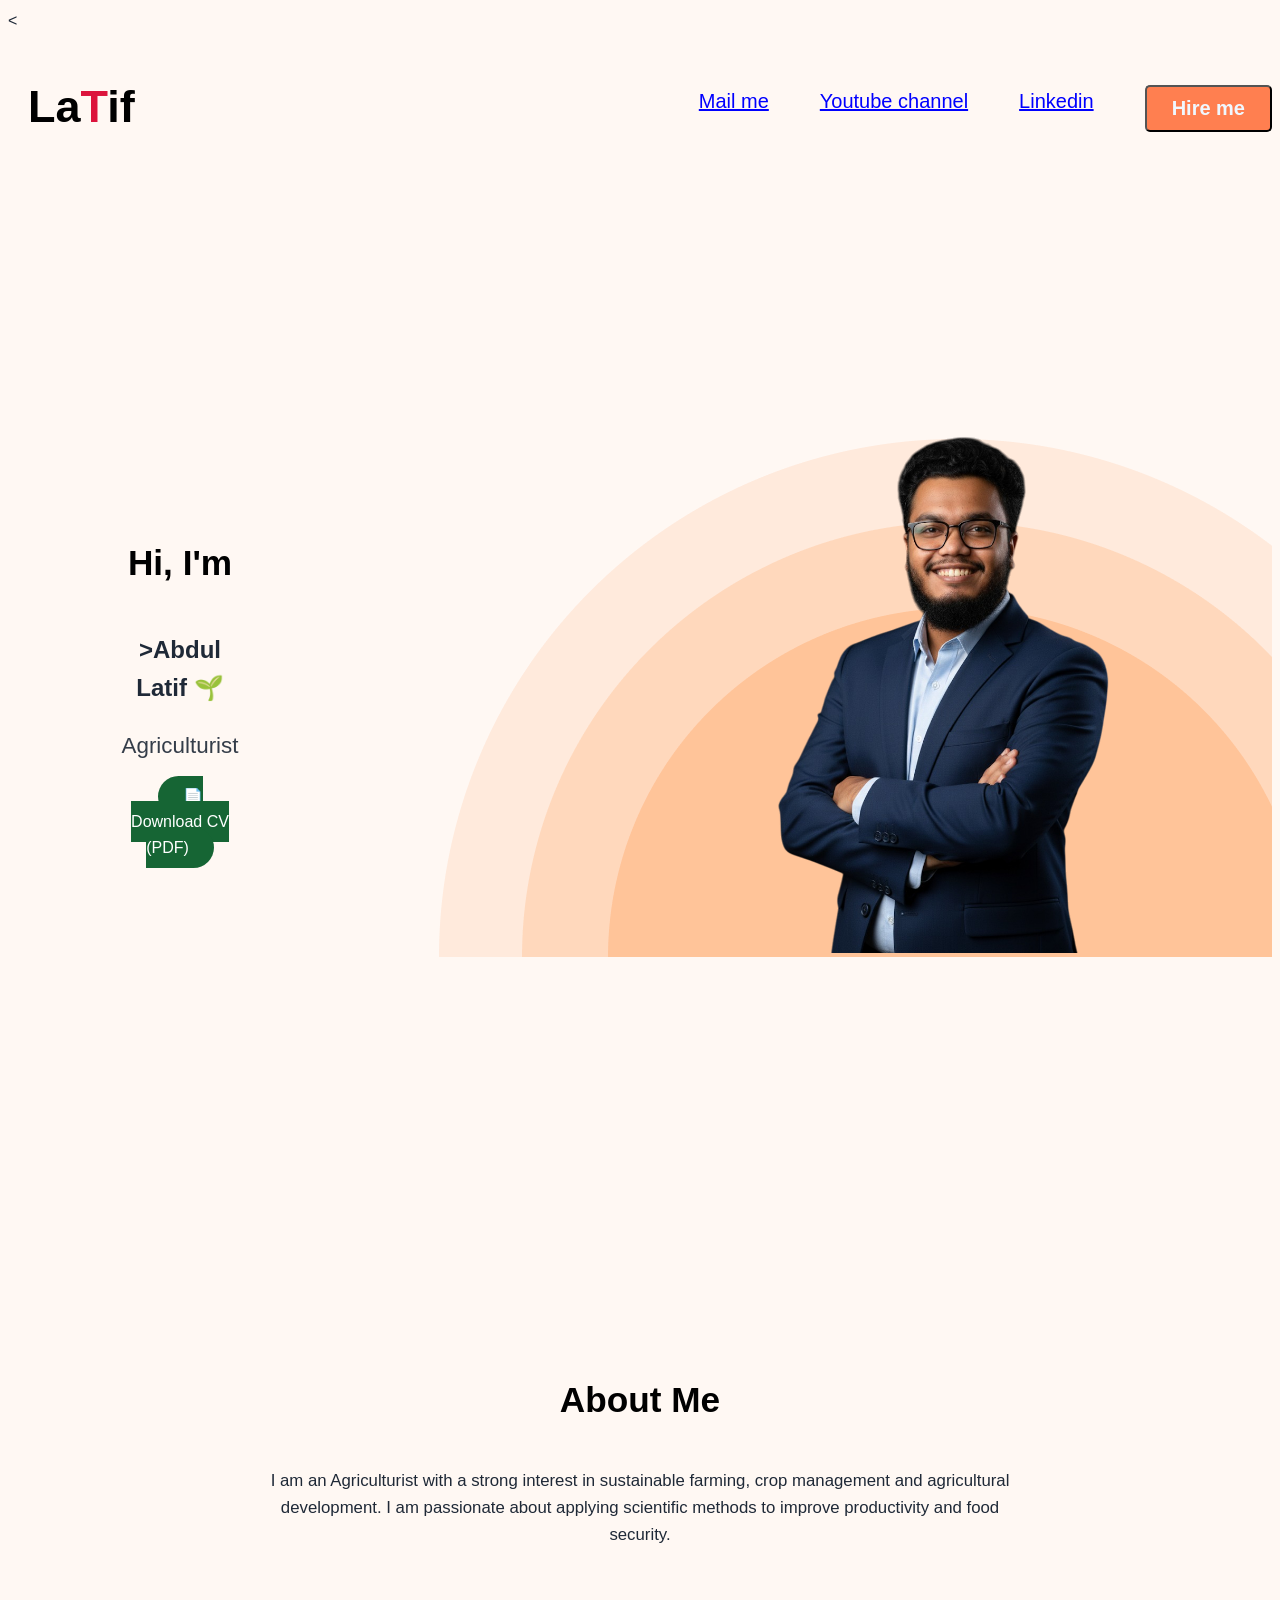
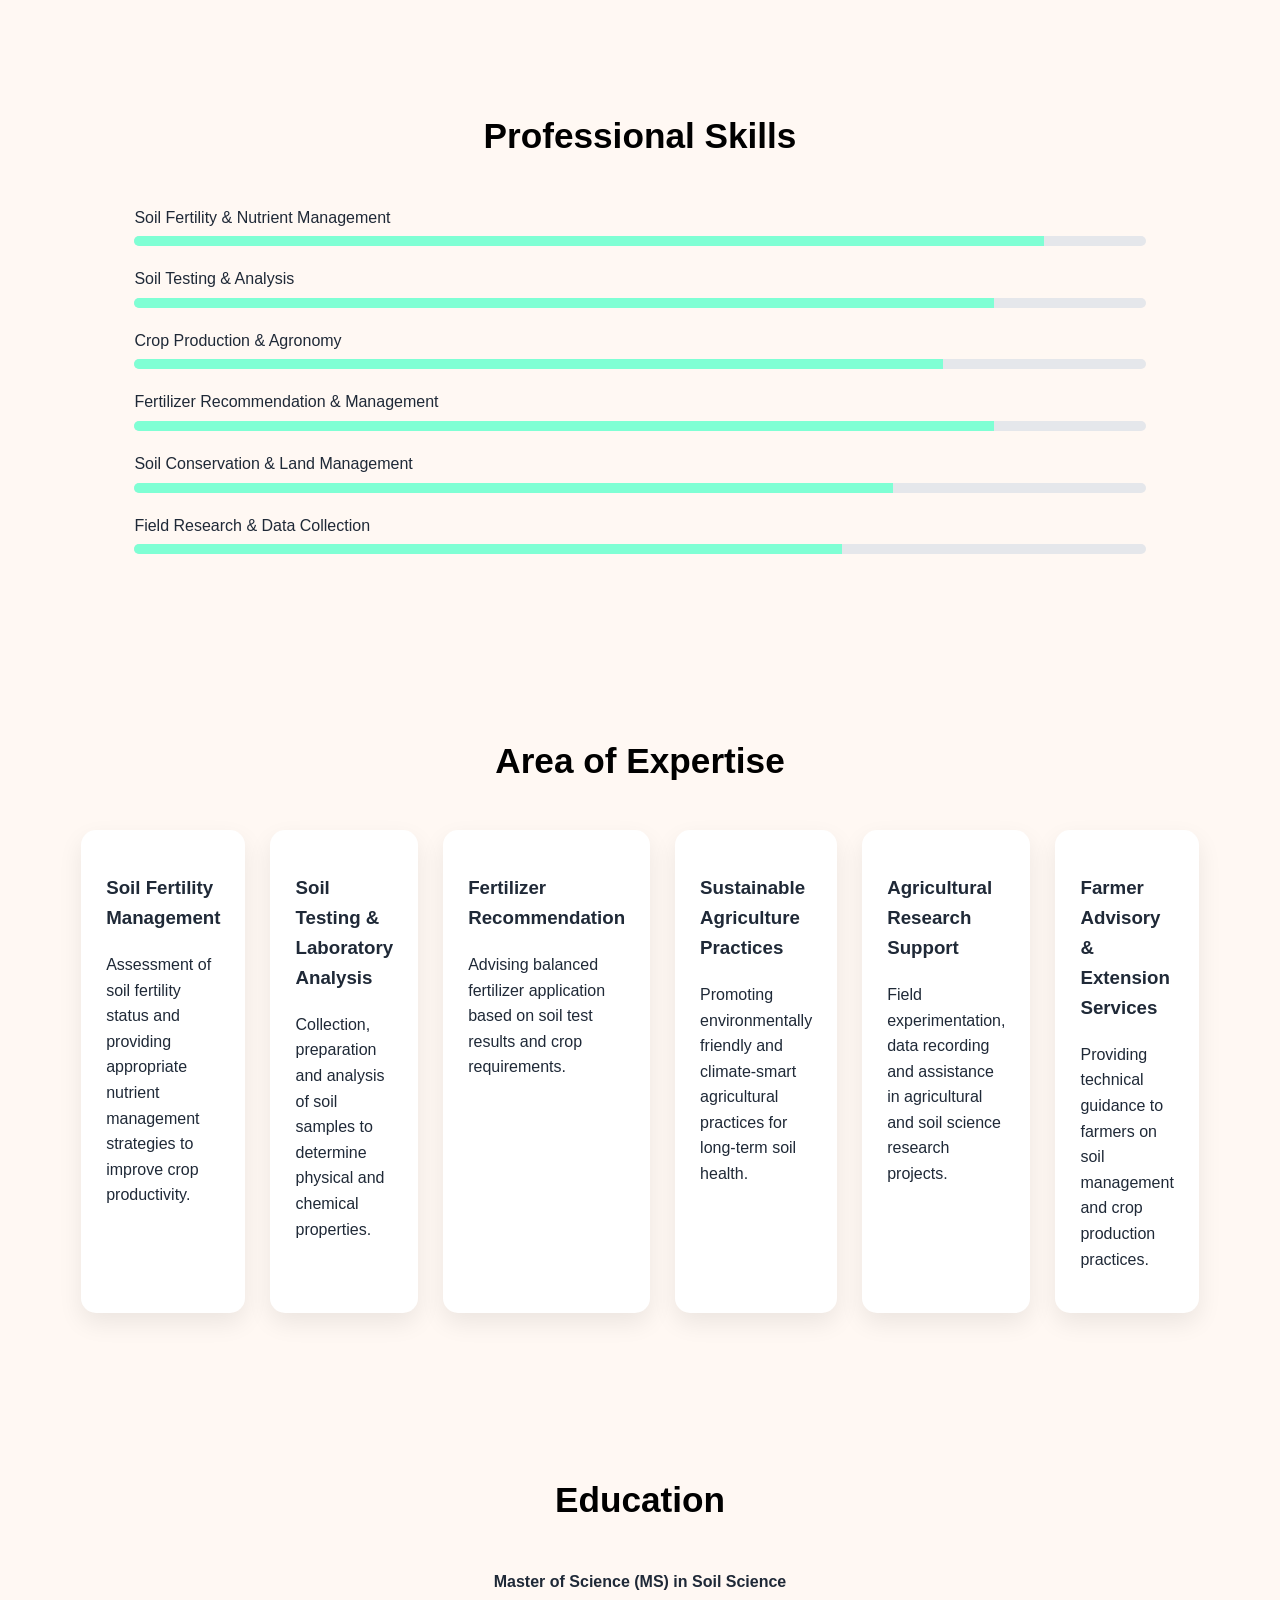
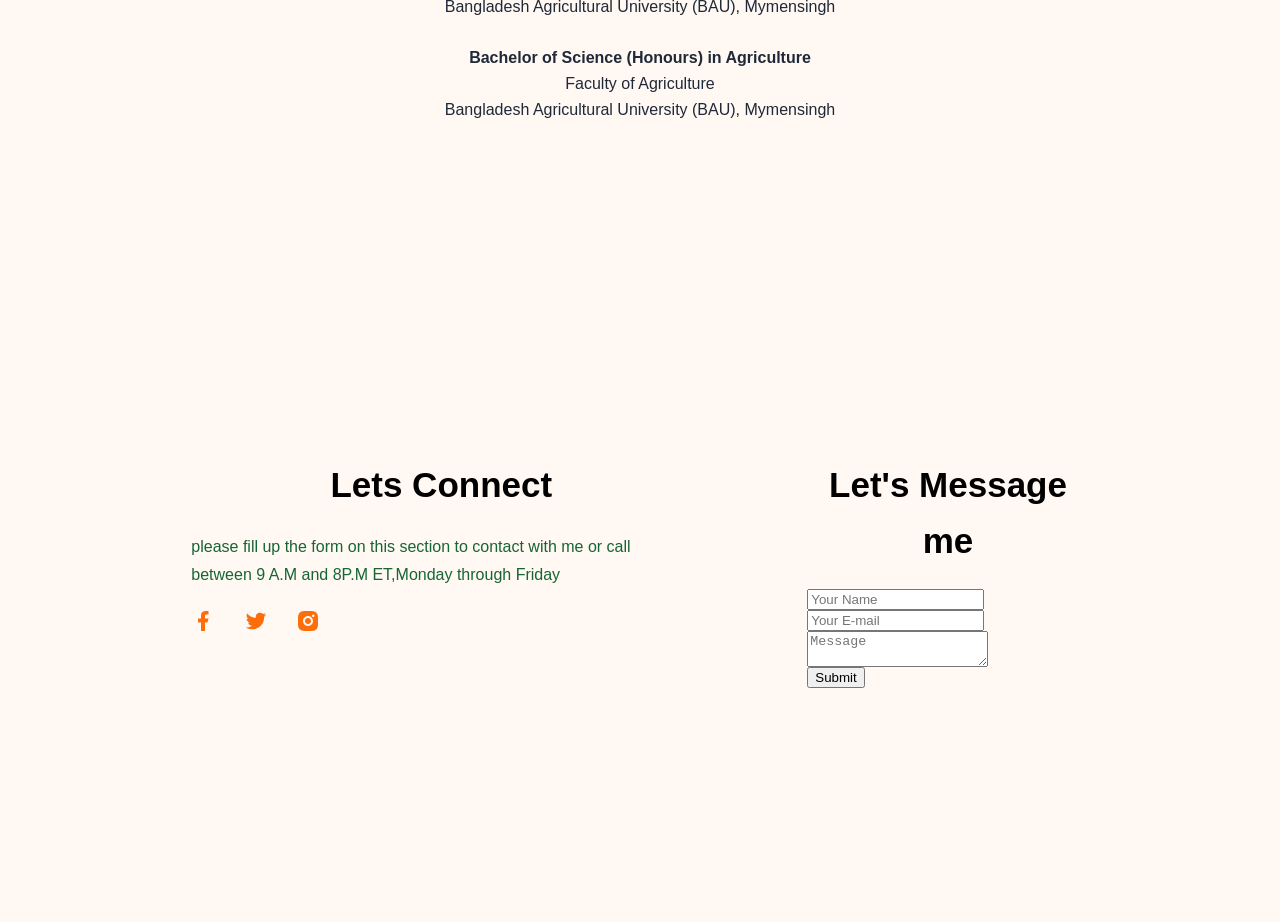
==== commit 17294711: "g" ====
--- a/index.html
+++ b/index.html
@@ -12,13 +12,7 @@
 
   <style>
     
-    * {
-      margin: 0;
-      padding: 0;
-      box-sizing: border-box;
-      font-family: 'Poppins', sans-serif;
-    }
-
+   
     body {
       background: #FFF8F3;
       color: #1f2937;
@@ -216,12 +210,12 @@
 }
 
     footer {
-      
-      padding: 130px 0;
-      background: #FFF8F3;
-      color: #166534;
-      
-    }
+  width: 100%;
+  padding: 130px 0;
+  background-color: #FFF8F3;
+  color: #166534;
+}
+
     footer .footer-container{
         width: 71%;
         max-width: 1140px;
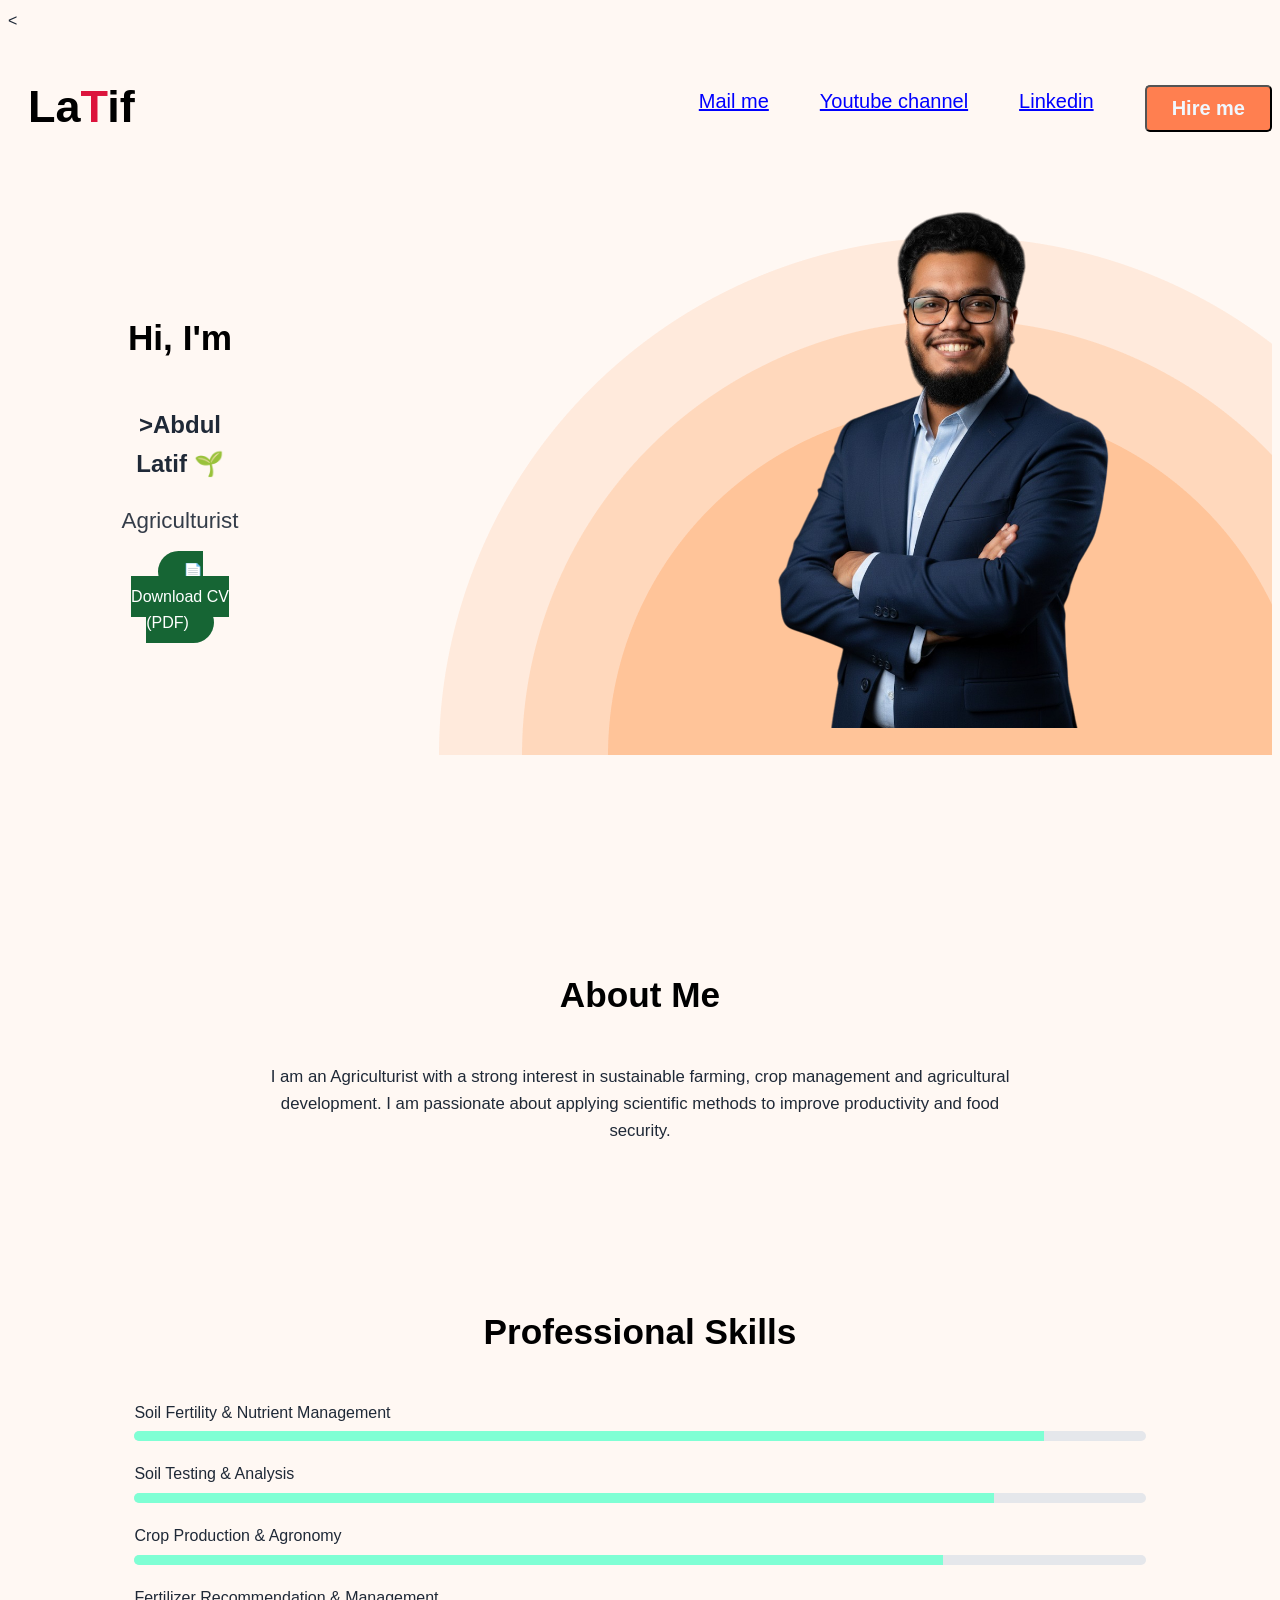
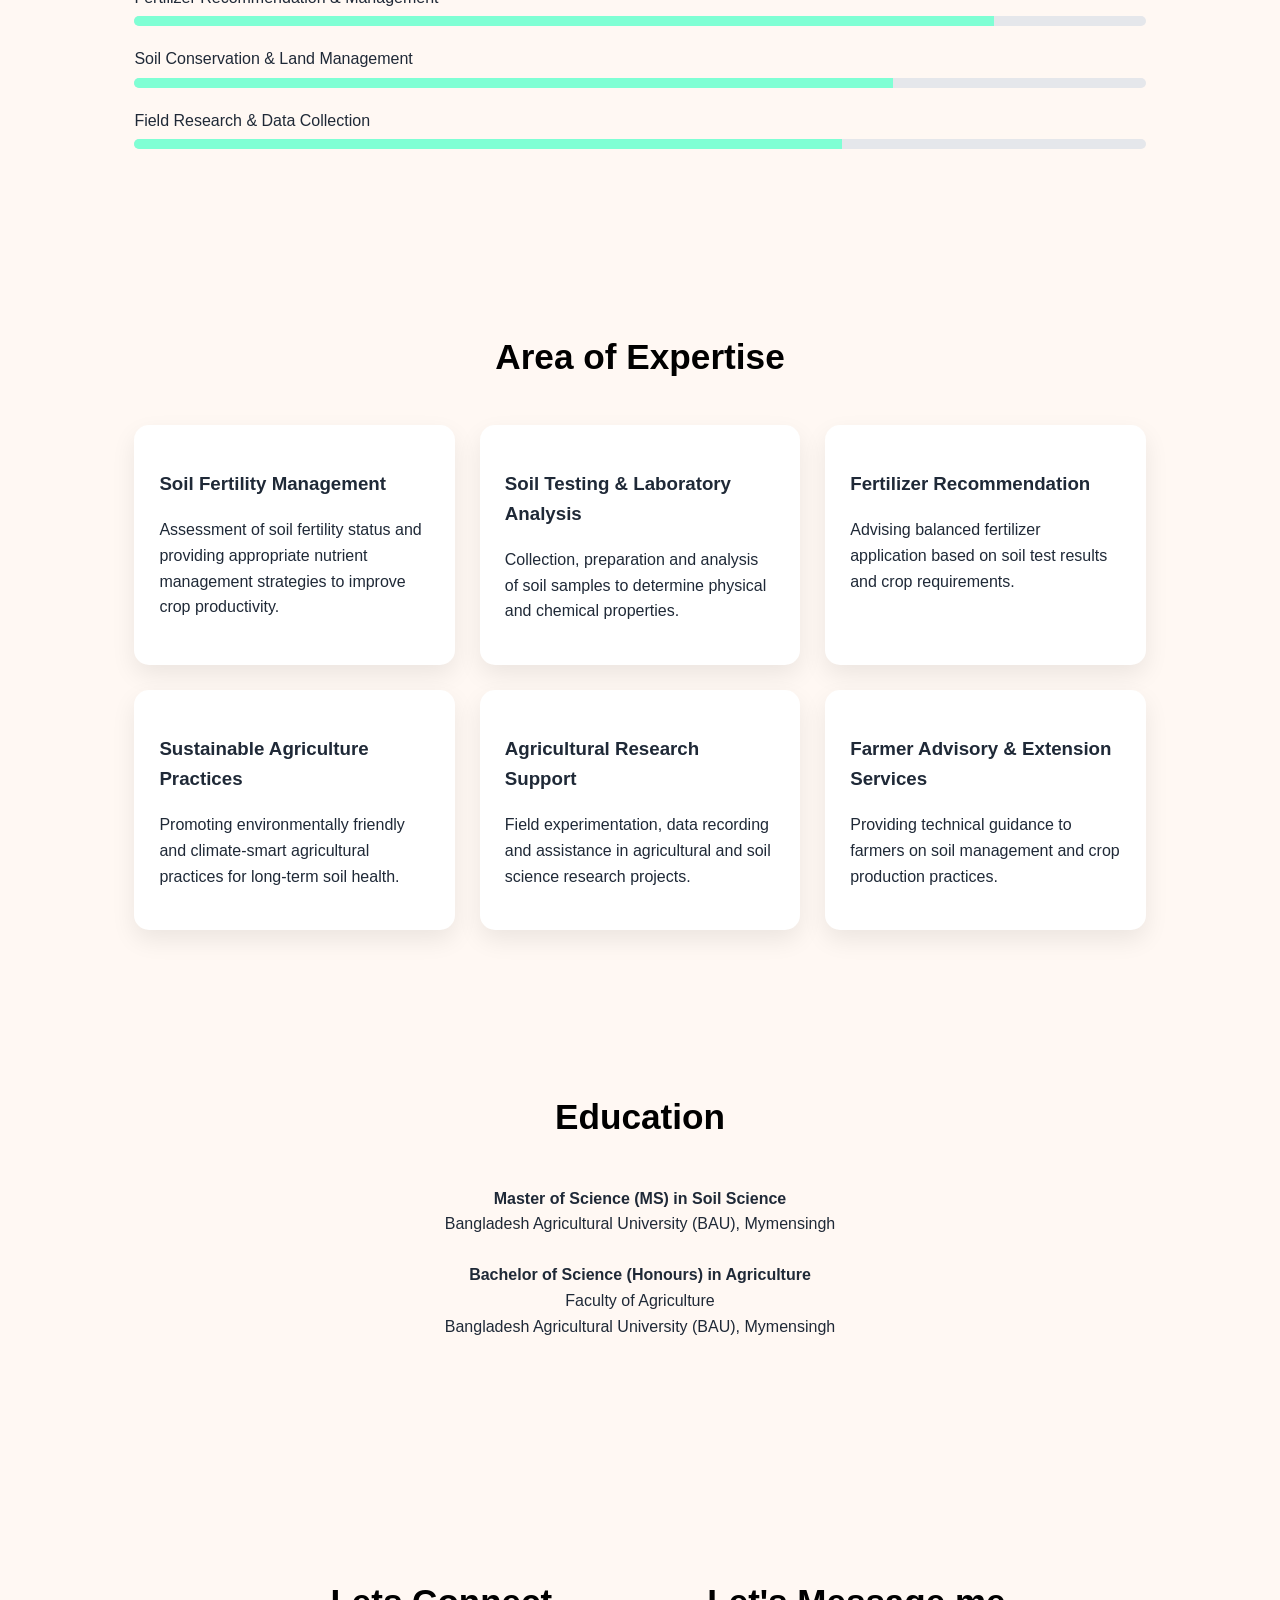
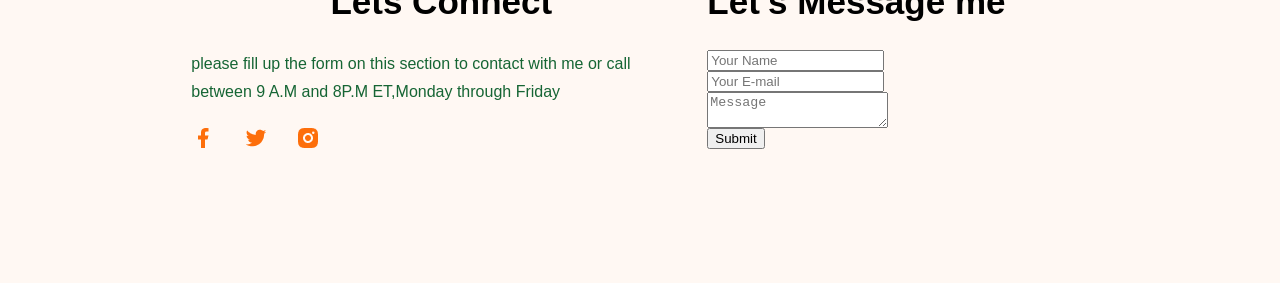
==== commit 4195e4d8: "respondsive latif portfolio" ====
--- a/index.html
+++ b/index.html
@@ -33,18 +33,27 @@
     /* HERO */
     .hero {
       
-      min-height: 100vh;
+      min-height: 2px;
       display: flex;
       align-items: center;
       justify-content: center;
       text-align: center;
       background-color:#FFF8F3;
-    background:url("header_bg.png"),#FFF8F3;
+    background:url("header_bg.png");
     background-repeat: no-repeat;
-background-position: right;
-    padding-top: 50px;
+    background-position: right;
+    padding-top: 5px;
     gap: 500px
     ;
+    gap
+    }
+    .hero nav{
+      width: 71%;
+      max-width: 1140px;
+      margin: 0 auto;
+      display: flex;
+      justify-content: center;
+
     }
 
     .hero hero-content{
@@ -58,7 +67,7 @@
     .hero hero-content h1 {
       font-size: 800px;
       font-weight: bold;
-      margin-bottom: 20px;
+      margin-bottom: 10px;
     }
 
     .typing {
@@ -130,8 +139,8 @@
       display: grid;
       grid-template-columns: repeat(auto-fit, minmax(250px, 1fr));
       gap: 25px;
-      display: flex;
-justify-content: center;
+      
+
     }
 
     .card {
@@ -180,7 +189,8 @@
 
 header{
     background-color:#FFF8F3;
-    background:url("../images/header_bg.png"),#FFF8F3;
+   /* background:url("../images/header_bg.png"),#FFF8F3;*/
+   background-image: header_bg.png;
     background-position: bottom right;
     background-repeat: no-repeat;
     padding-top: 50px;
@@ -211,7 +221,7 @@
 
     footer {
   width: 100%;
-  padding: 130px 0;
+  padding: 30px 0;
   background-color: #FFF8F3;
   color: #166534;
 }
@@ -221,7 +231,7 @@
         max-width: 1140px;
         margin: 0 auto;
         display: flex;
-        gap: 116px;
+        gap: 16px;
     }
      .footer-container .social{
         max-width: 500px;
@@ -242,10 +252,88 @@
         margin-right:24px ;
       }
 
-    @media(max-width:768px){
-      section {
-        padding: 60px 6%;
-      }
+    /* Mobile Responsive – up to 576px */
+@media screen and (max-width: 576px) {
+
+  /* NAV */
+  nav {
+    flex-direction: column;
+    gap: 2px;
+  }
+
+  nav .menu {
+    flex-direction: column;
+    gap: 3px;
+    padding: 0;
+  }
+
+  .logo h2 {
+    font-size: 32px;
+  }
+
+  /* HERO SECTION */
+  .hero {
+    flex-direction: column;
+    text-align: center;
+    gap: 3px;
+    padding: 2px ;
+    background-position:bottom center;
+  }
+
+  .hero-content h2 {
+    font-size: 24px;
+  }
+
+  .hero-content h1 {
+    font-size: 36px;
+  }
+
+  .typing {
+    font-size: 16px;
+  }
+
+  .hero-image img {
+    width: 100%;
+   /* max-width: 280px;*/
+  }
+
+  /* ABOUT */
+  .about p {
+    font-size: 15px;
+    padding: 0 1px;
+  }
+
+  /* SKILLS */
+  section {
+    padding: 20px 10px;
+  }
+
+  /* SERVICES */
+  .services {
+    grid-template-columns: 1fr;
+    gap:25px;
+  }
+
+  /* FOOTER */
+  footer .footer-container {
+    flex-direction: column;
+    gap: 4px;
+    text-align: center;
+  }
+
+  .footer-container h2 {
+    font-size: 28px;
+  }
+
+  .footer-container p {
+    font-size: 14px;
+  }
+
+  .form input,
+  .form textarea {
+    width: 100%;
+  }
+}
 
       
     
@@ -482,4 +570,4 @@
   </script>
 
 </body>
-</html>
+</html> 
